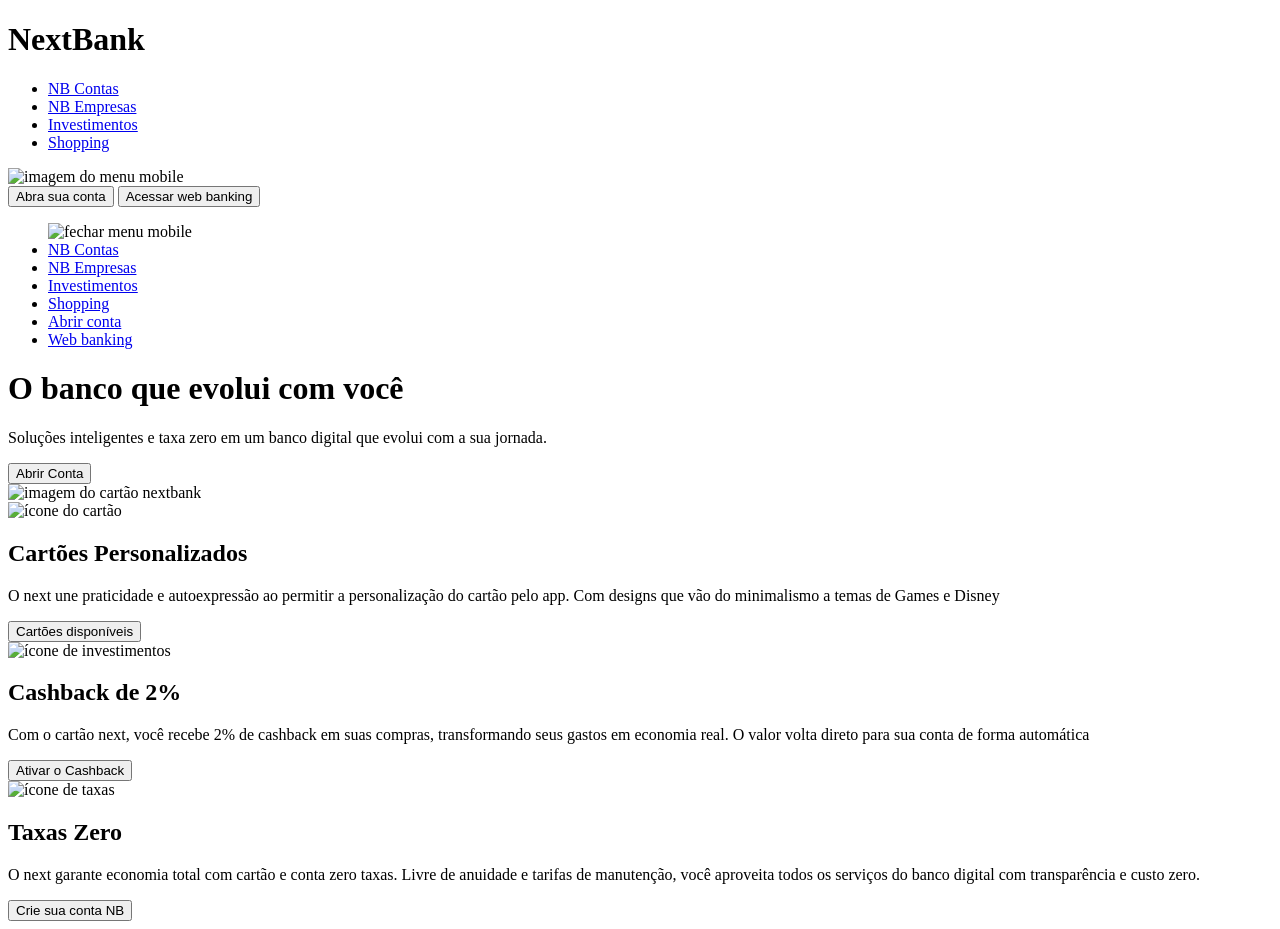
==== index.html @ c254d7dd "retirando o arquivo html central da pasta" ====
<!doctype html>
<html lang="en">
  <head>
    <meta charset="UTF-8" />
    <meta name="viewport" content="width=device-width, initial-scale=1.0" />
    <title>NextBank</title>
    <link rel="stylesheet" href="styles/style.css" />
    <script defer src="script.js"></script>
  </head>
  <body>
    <header id="menu">
      <div class="logo_banco">
        <h1 class="logo-header">Next<span class="color">Bank</span></h1>
      </div>

      <nav id="nav_links">
        <ul class="list_links">
          <li class="links_dersktop"><a href="#">NB Contas</a></li>
          <li class="links_dersktop"><a href="#">NB Empresas</a></li>
          <li class="links_dersktop"><a href="#">Investimentos</a></li>
          <li class="links_dersktop"><a href="#">Shopping</a></li>
        </ul>

        <div class="btn_menu_mobile">
          <img
            src="img/menu-mobile(hamburguer).png"
            alt="imagem do menu mobile"
          />
        </div>
      </nav>

      <div class="btn_header">
        <button>Abra sua conta</button>
        <button>Acessar web banking</button>
      </div>

      <div class="mobile_menu">
        <ul id="mobile_list_links">
          <img class="close-menu" src="img/fechar-menu-img.png" alt="fechar menu mobile">
          <li class="links_mobile"><a href="#">NB Contas</a></li>
          <li class="links_mobile"><a href="#">NB Empresas</a></li>
          <li class="links_mobile"><a href="#">Investimentos</a></li>
          <li class="links_mobile"><a href="#">Shopping</a></li>
          <li class="links_mobile"><a href="#">Abrir conta</a></li>
          <li class="links_mobile"><a href="#">Web banking</a></li>
        </ul>
      </div>
    </header>

    <main id="main-next">
      <div class="content-main">
        <h1 class="tittle-main">
          O banco que <span class="color">evolui</span> com você
        </h1>

        <p class="paragraph-main">
          Soluções inteligentes e taxa zero em um banco digital
          que evolui com a sua jornada.
        </p>

        <button class="button-main">
          Abrir Conta
        </button>
      </div>

      <div class="img-main">
        <img class="img-cartao" src="img/img-cartao.png" alt="imagem do cartão nextbank">
      </div>
    </main>

    <section id="vantagens-cards">

      <div class="cards-vantagens">
        <div class="card">
          <img class="img-icon-cartao" src="img/icon-cartao.png" alt="ícone do cartão">
          <h2 class="tittle-card">
            Cartões Personalizados
          </h2>
          <p class="paragraph-card">
            O next une praticidade e autoexpressão ao permitir a personalização do cartão pelo app. Com designs
            que vão do minimalismo a temas de Games e Disney
          </p>
          <button class="btn-card1">
            Cartões disponíveis
          </button>
        </div>
        <div class="card">
          <img class="img-icon-cash" src="img/icon-cash.png" alt="ícone de investimentos">
          <h2 class="tittle-card">
            Cashback de 2%
          </h2>
          <p class="paragraph-card">
            Com o cartão next, você recebe 2% de cashback em suas compras, transformando seus gastos em economia real.
            O valor volta direto para sua conta de forma automática
          </p>
          <button class="btn-card2">
            Ativar o Cashback
          </button>
        </div>
        <div class="card">
          <img class="img-icon-taxa" src="img/icon-taxa.png" alt="ícone de taxas">
          <h2 class="tittle-card">
            Taxas Zero
          </h2>
          <p class="paragraph-card">
            O next garante economia total com cartão e conta zero taxas. Livre de anuidade e tarifas de manutenção,
            você aproveita todos os serviços do banco digital com transparência e custo zero.
          </p>
          <button class="btn-card3">
            Crie sua conta NB
          </button>
        </div>
      </div>

    </section>
  </body>
</html>
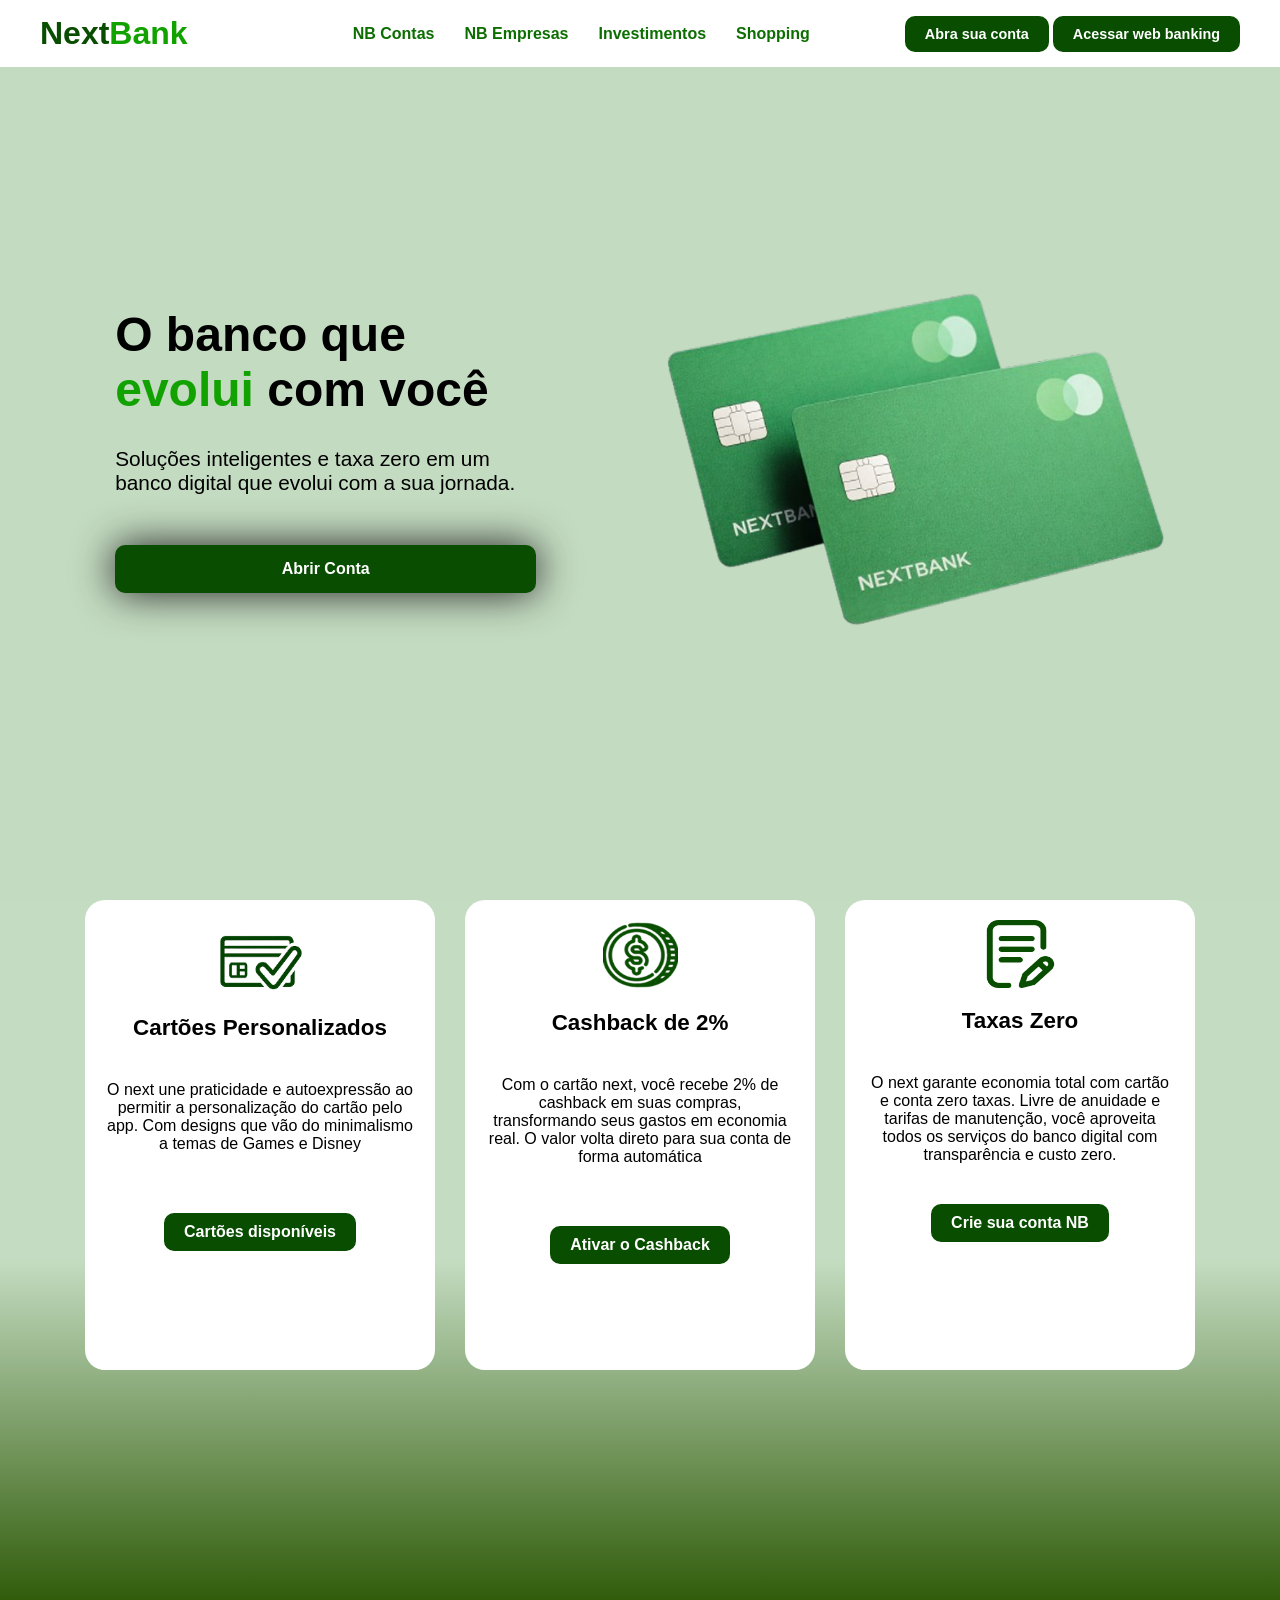
==== commit a7b62b4e: "adicionando as importações das pastas que foram criadas" ====
--- a/index.html
+++ b/index.html
@@ -4,8 +4,9 @@
     <meta charset="UTF-8" />
     <meta name="viewport" content="width=device-width, initial-scale=1.0" />
     <title>NextBank</title>
-    <link rel="stylesheet" href="styles/style.css" />
-    <script defer src="script.js"></script>
+    <link rel="stylesheet" href="assets/styles/landingpage.css">
+    <link rel="stylesheet" href="assets/styles/global.css">
+    <script defer src="assets/js/landingpage.js"></script>
   </head>
   <body>
     <header id="menu">
@@ -23,7 +24,7 @@
 
         <div class="btn_menu_mobile">
           <img
-            src="img/menu-mobile(hamburguer).png"
+            src="assets/img/menu-mobile(hamburguer).png"
             alt="imagem do menu mobile"
           />
         </div>
@@ -36,7 +37,7 @@
 
       <div class="mobile_menu">
         <ul id="mobile_list_links">
-          <img class="close-menu" src="img/fechar-menu-img.png" alt="fechar menu mobile">
+          <img class="close-menu" src="assets/img/fechar-menu-img.png" alt="fechar menu mobile">
           <li class="links_mobile"><a href="#">NB Contas</a></li>
           <li class="links_mobile"><a href="#">NB Empresas</a></li>
           <li class="links_mobile"><a href="#">Investimentos</a></li>
@@ -64,7 +65,7 @@
       </div>
 
       <div class="img-main">
-        <img class="img-cartao" src="img/img-cartao.png" alt="imagem do cartão nextbank">
+        <img class="img-cartao" src="assets/img/img-cartao.png" alt="imagem do cartão nextbank">
       </div>
     </main>
 
@@ -72,7 +73,7 @@
 
       <div class="cards-vantagens">
         <div class="card">
-          <img class="img-icon-cartao" src="img/icon-cartao.png" alt="ícone do cartão">
+          <img class="img-icon-cartao" src="assets/img/icon-cartao.png" alt="ícone do cartão">
           <h2 class="tittle-card">
             Cartões Personalizados
           </h2>
@@ -85,7 +86,7 @@
           </button>
         </div>
         <div class="card">
-          <img class="img-icon-cash" src="img/icon-cash.png" alt="ícone de investimentos">
+          <img class="img-icon-cash" src="assets/img/icon-cash.png" alt="ícone de investimentos">
           <h2 class="tittle-card">
             Cashback de 2%
           </h2>
@@ -98,7 +99,7 @@
           </button>
         </div>
         <div class="card">
-          <img class="img-icon-taxa" src="img/icon-taxa.png" alt="ícone de taxas">
+          <img class="img-icon-taxa" src="assets/img/icon-taxa.png" alt="ícone de taxas">
           <h2 class="tittle-card">
             Taxas Zero
           </h2>
--- a/assets/styles/landingpage.css
+++ b/assets/styles/landingpage.css
@@ -0,0 +1,492 @@
+/* --------------estilização do menu---------------- */
+
+#menu {
+  width: 100vw;
+  display: flex;
+  align-items: center;
+  justify-content: space-between;
+  padding: 15px 40px;
+  background-color: #fff;
+  position: fixed;
+  top: 0;
+  z-index: 999;
+}
+
+.logo-header {
+  font-family: "Montserrat", sans-serif;
+  font-size: 2rem;
+  font-weight: 700;
+  color: #094e00;
+}
+
+.color {
+  color: #12a200;
+}
+
+.list_links {
+  display: flex;
+  gap: 30px;
+  margin-left: 70px;
+}
+
+.links_dersktop,
+.links_mobile {
+  list-style: none;
+}
+
+.list_links a {
+  text-decoration: none;
+  color: #0c6e00;
+  font-family: "Inter", sans-serif;
+  font-size: 1rem;
+  font-weight: 600;
+}
+
+.btn_header button {
+  padding: 10px 20px;
+  border: none;
+  border-radius: 10px;
+  background-color: #094e00;
+  color: #fff;
+  font-family: "Poppins", sans-serif;
+  font-size: 0.9rem;
+  font-weight: 600;
+  cursor: pointer;
+}
+
+.btn_menu_mobile,
+.mobile_menu {
+  display: none;
+}
+
+@media screen and (max-width: 1130px) {
+  #menu {
+    padding: 0;
+    padding: 15px 25px;
+  }
+
+  .logo-header {
+    font-size: 1.5rem;
+  }
+
+  .list_links {
+    margin: 0;
+    margin-left: 45px;
+  }
+
+  .list_links a {
+    font-size: 0.9rem;
+  }
+
+  .btn_header button {
+    padding: 8px 10px;
+    font-size: 0.75rem;
+  }
+}
+
+@media screen and (max-width: 920px) {
+  .list_links {
+    display: none;
+  }
+
+  .btn_header {
+    display: none;
+  }
+
+  .btn_menu_mobile {
+    display: block;
+    background-color: transparent;
+    border: none;
+    cursor: pointer;
+  }
+
+  .mobile_menu {
+    display: flex;
+    flex-direction: column;
+    align-items: center;
+    position: absolute;
+    width: 30vw;
+    height: 100vh;
+    top: 0px;
+    right: -100%;
+    transition: 0.3s ease;
+    background-color: #fff;
+    justify-content: center;
+  }
+
+  .mobile_menu.active {
+    right: 0;
+  }
+
+  #mobile_list_links {
+    display: flex;
+    flex-direction: column;
+    gap: 60px;
+  }
+
+  .links_mobile a {
+    text-decoration: none;
+    color: #0c6e00;
+    font-family: "Inter", sans-serif;
+    font-size: 1.2rem;
+    font-weight: 600;
+  }
+
+  .close-menu {
+    position: absolute;
+    top: 20px;
+    right: 20px;
+    width: 25px;
+    height: 25px;
+    cursor: pointer;
+  }
+}
+
+@media screen and (max-width: 500px) {
+  .mobile_menu {
+    width: 100vw;
+    justify-content: center;
+  }
+}
+
+/* ------------estilização da main --------------*/ 
+
+#main-next {
+    width: 100vw;
+    height: 100vh;
+    display: flex;
+    align-items: center;
+    justify-content: space-between;
+    padding: 0px 100px 0px 9vw;
+    background-color: #C3DBC0;
+    position: relative;
+}
+
+.content-main {
+    display: flex;
+    flex-direction: column;
+    gap: 30px;
+}
+
+.tittle-main {
+    width: 421px;
+    font-family: "Inter", sans-serif;
+    font-size: 3rem;
+    font-weight: 700;
+    color: #000;
+}
+
+.paragraph-main {
+    width: 421px;
+    font-family: "Inter", sans-serif;
+    font-size: 1.3rem;
+    font-weight: 400;
+    color: #000;
+}
+
+.button-main {
+    padding: 15px 30px;
+    border: none;
+    border-radius: 10px;
+    box-shadow: 0px 0px 40px #202020;
+    background-color: #094e00;
+    color: #fff;
+    font-family: "Poppins", sans-serif;
+    font-size: 1rem;
+    font-weight: 600;
+    margin-top: 20px;
+    cursor: pointer;
+    transition: 0.3s;
+}
+
+.button-main:hover {
+    transform: scale(1.1);
+    background-color: #0c6e00;
+}
+
+.img-cartao {
+    width: 530px;
+    height: 380px;
+    margin-top: 30px;
+}
+
+@media screen and (max-width: 1130px) {
+    #main-next {
+        flex-direction: column-reverse;
+        padding: 0;
+        padding: 0px 30px 100px 30px;
+    }
+
+    .content-main {
+        gap: 30px;
+        text-align: center;
+    }
+
+    .tittle-main {
+        width: 100%;
+        font-size: 2.5rem;
+    }
+
+    .paragraph-main {
+        width: 100%;
+        font-size: 1rem;
+    }
+
+    .img-main {
+        margin-top: 300px;
+    }
+
+    .img-cartao {
+        width: 350px;
+        height: 240px;
+    }
+}
+
+@media screen and (max-width: 500px) {
+
+    #main-next {
+        display: flex;
+        gap: 30px;
+        padding: 0;
+        padding: 0px 30px 100px 30px;
+        height: 90vh;
+    }
+
+    .content-main {
+        gap: 30px;
+        text-align: center;
+        margin-top: 30px;
+    }
+
+    .tittle-main {
+        width: 100%;
+        font-size: 2rem;
+    }
+
+    .img-cartao {
+        width: 250px;
+        height: 150px;
+    }
+
+}
+
+/* --------------estilização da seção vantagens---------------- */
+
+#vantagens-cards {
+  width: 100vw;
+  height: 80vh;
+  padding: 0px 30px;
+  background: linear-gradient(to bottom, #C4DCC1 50%, #285500);
+}
+
+.cards-vantagens {
+  display: flex;
+  gap: 30px;
+  width: 100%;
+  height: 100%;
+  justify-content: center;
+}
+
+.card {
+  display: flex;
+  flex-direction: column;
+  align-items: center;
+  width: 350px;
+  height: 470px;
+  background-color: #fff;
+  border-radius: 20px;
+  padding: 20px;
+  text-align: center;
+}
+
+.img-icon-cartao {
+  width: 90px;
+  height: 65px;
+  margin-top: 10px;
+}
+
+.img-icon-cash {
+  width: 75px;
+  height: 70px;
+}
+
+.img-icon-taxa {
+  width: 75px;
+  height: 68px;
+}
+
+.tittle-card {
+  font-family: "Poppins", sans-serif;
+  font-size: 1.4rem;
+  font-weight: 700;
+  margin-top: 20px;
+}
+
+.paragraph-card {
+  font-family: "Poppins", sans-serif;
+  font-size: 1rem;
+  font-weight: 400;
+  color: #000;
+  margin-top: 40px;
+}
+
+.btn-card1,
+.btn-card2,
+.btn-card3 {
+  padding: 10px 20px;
+  border: none;
+  border-radius: 10px;
+  background-color: #094e00;
+  color: #fff;
+  font-family: "Poppins", sans-serif;
+  font-size: 1rem;
+  font-weight: 600;
+  cursor: pointer;
+  transition: 0.3s;
+}
+
+.btn-card1:hover,
+.btn-card2:hover,
+.btn-card3:hover {
+  transform: scale(1.1);
+  background-color: #0c6e00;
+}
+
+.btn-card1,
+.btn-card2 {
+  margin-top: 60px;
+}
+
+.btn-card3 {
+  margin-top: 40px;
+}
+
+@media screen and (max-width: 1130px) {
+  #vantagens-cards {
+    height: auto;
+    padding: 80px 30px;
+  }
+
+  .card {
+    padding: 0;
+    padding: 10px;
+    width: 250px;
+    height: 400px;
+  }
+
+  .img-icon-cartao {
+    width: 70px;
+    height: 50px;
+    margin: 0;
+    margin-top: 10px;
+  }
+
+  .img-icon-cash {
+    width: 60px;
+    height: 60px;
+  }
+
+  .img-icon-taxa {
+    width: 60px;
+    height: 60px;
+  }
+
+  .tittle-card {
+    font-size: 1.1rem;
+    margin-top: 10px;
+  }
+
+  .paragraph-card {
+    font-size: 0.9rem;
+    margin-top: 30px;
+  }
+
+  .btn-card1,
+  .btn-card2,
+  .btn-card3 {
+    padding: 8px 16px;
+    font-size: 0.9rem;
+  }
+}
+
+@media screen and (max-width: 780px) {
+  #vantagens-cards {
+    height: auto;
+    padding: 80px 30px;
+  }
+
+  .cards-vantagens {
+    flex-direction: column;
+    gap: 30px;
+    align-items: center;
+  }
+
+  .card {
+    padding: 0;
+    padding: 10px;
+    width: 300px;
+    height: 400px;
+  }
+
+  .img-icon-cartao {
+    width: 50px;
+    height: 50px;
+    margin-top: 10px;
+  }
+
+  .img-icon-cash {
+    width: 50px;
+    height: 50px;
+    margin-top: 10px;
+  }
+
+  .img-icon-taxa {
+    width: 50px;
+    height: 50px;
+    margin-top: 10px;
+}
+}
+
+@media screen and (max-width: 500px) {
+  #vantagens-cards {
+    height: auto;
+    padding: 80px 30px;
+  }
+
+  .cards-vantagens {
+    flex-direction: column;
+    gap: 30px;
+    align-items: center;
+  }
+
+  .card {
+    padding: 0;
+    padding: 10px;
+    width: 280px;
+    height: 400px;
+  }
+
+  .img-icon-cartao {
+    width: 50px;
+    height: 50px;
+    margin-top: 10px;
+  }
+
+  .img-icon-cash {
+    width: 50px;
+    height: 50px;
+    margin-top: 10px;
+  }
+
+  .img-icon-taxa {
+    width: 50px;
+    height: 50px;
+    margin-top: 10px;
+}
+
+.paragraph-card {
+  width: 200px;
+  font-size: 0.8rem;
+  margin-top: 30px;
+}
+}
--- a/assets/styles/global.css
+++ b/assets/styles/global.css
@@ -0,0 +1,11 @@
+@import url('https://fonts.googleapis.com/css2?family=Inter:ital,opsz,wght@0,14..32,100..900;1,14..32,100..900&family=Montserrat:ital,wght@0,100..900;1,100..900&family=Poppins:ital,wght@0,100;0,200;0,300;0,400;0,500;0,600;0,700;0,800;0,900;1,100;1,200;1,300;1,400;1,500;1,600;1,700;1,800;1,900&display=swap');
+
+* {
+    margin: 0;
+    padding: 0;
+    box-sizing: border-box;
+}
+
+body {
+    overflow-x: hidden;
+}
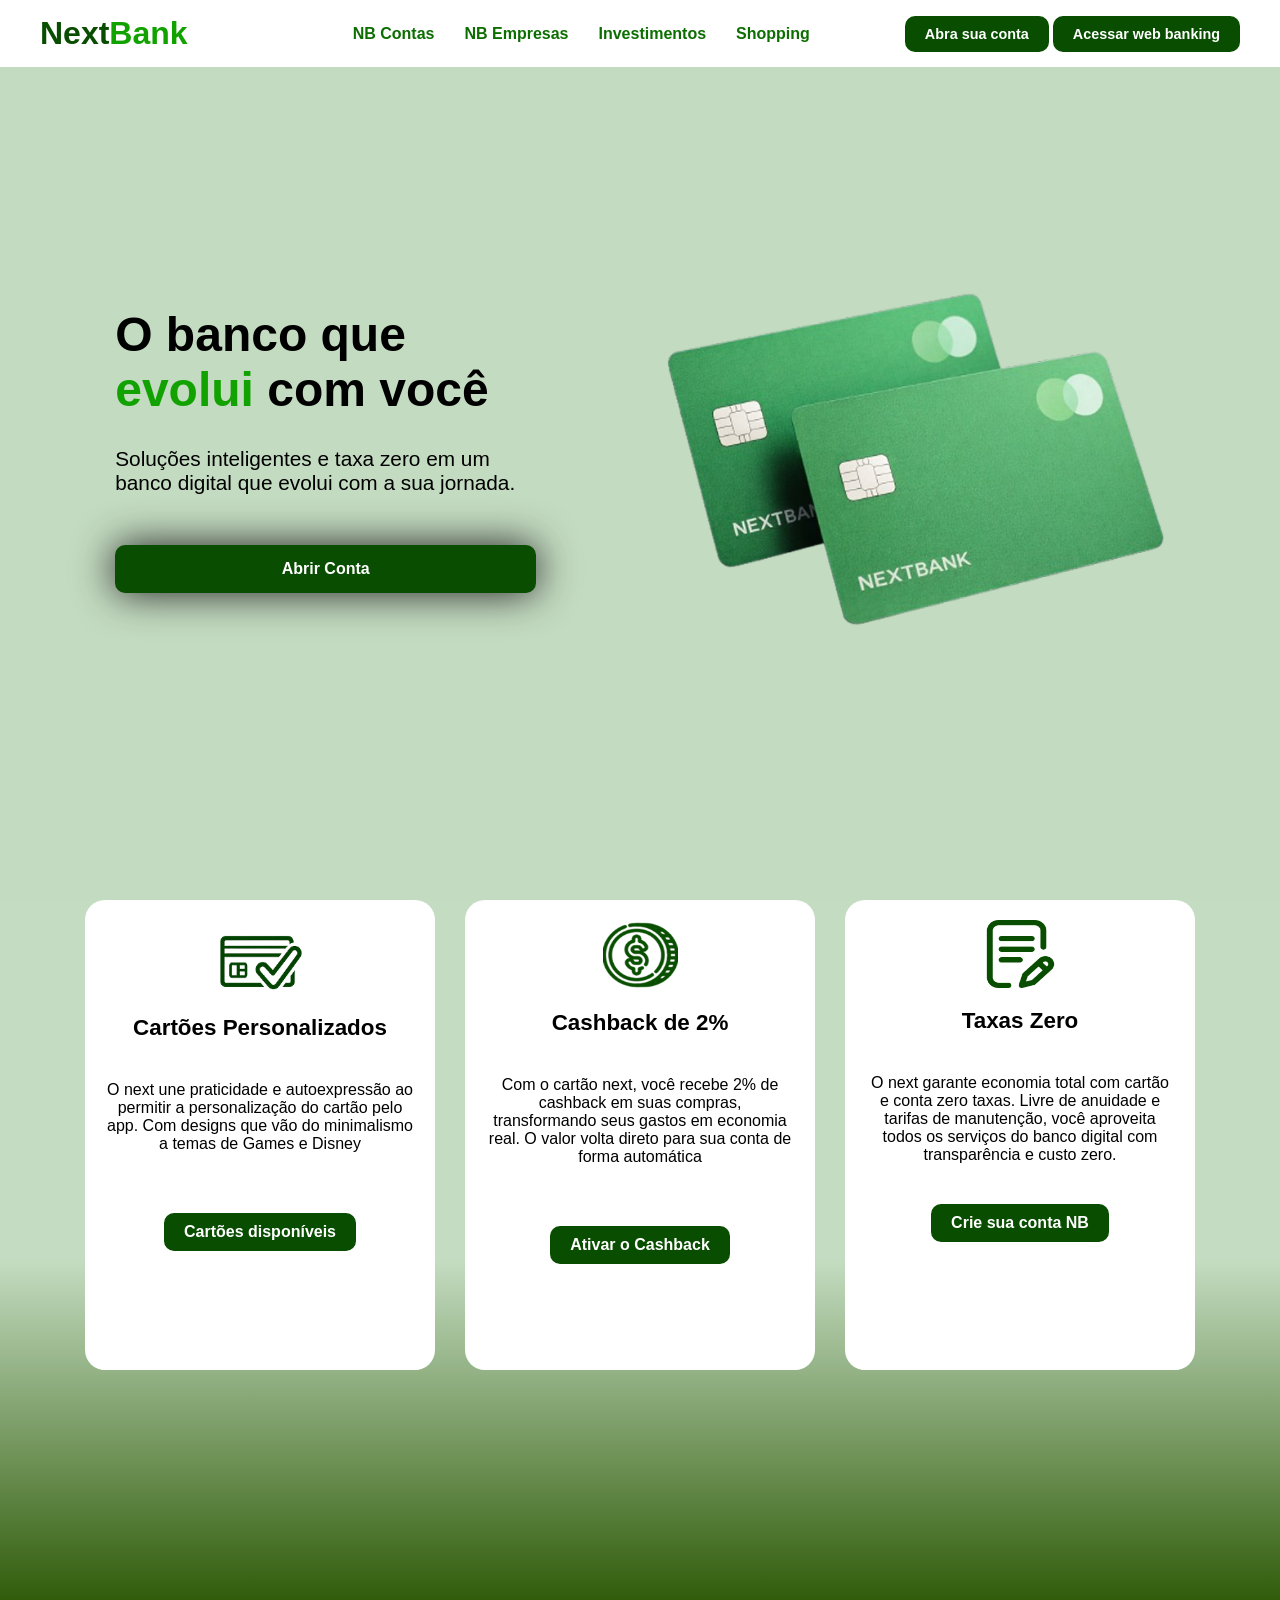
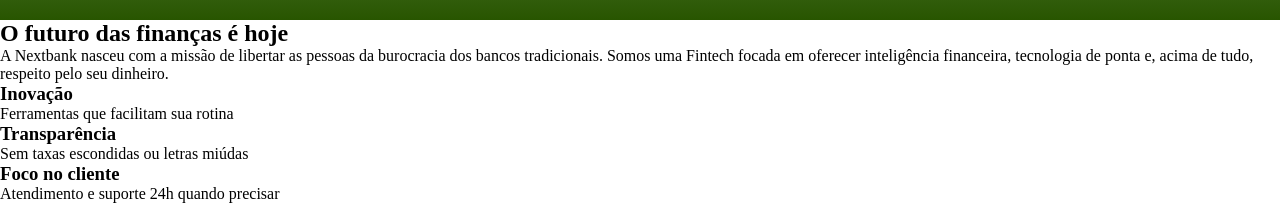
==== commit 9d0dccd0: "html da seção de sobre feito" ====
--- a/index.html
+++ b/index.html
@@ -114,5 +114,34 @@
       </div>
 
     </section>
+
+    <section id="about-next">
+
+      <div class="content-next">
+        <h2 class="tittle-about-next">
+          O futuro das finanças é hoje
+        </h1>
+
+        <p class="paragraph-about-next">
+          A Nextbank nasceu com a missão de libertar as pessoas da burocracia dos bancos tradicionais. Somos uma Fintech
+          focada em oferecer inteligência financeira, tecnologia de ponta e, acima de tudo, respeito pelo seu dinheiro.
+        </p>
+
+        <div class="cards-about-next">
+          <div class="card-about">
+            <h3>Inovação</h3>
+            <p>Ferramentas que facilitam sua rotina</p>
+          </div>
+          <div class="card-about">
+            <h3>Transparência</h3>
+            <p>Sem taxas escondidas ou letras miúdas</p>
+        </div>
+          <div class="card-about">
+            <h3>Foco no cliente</h3>
+            <p>Atendimento e suporte 24h quando precisar</p>
+          </div>
+      </div>
+
+    </section>
   </body>
 </html>
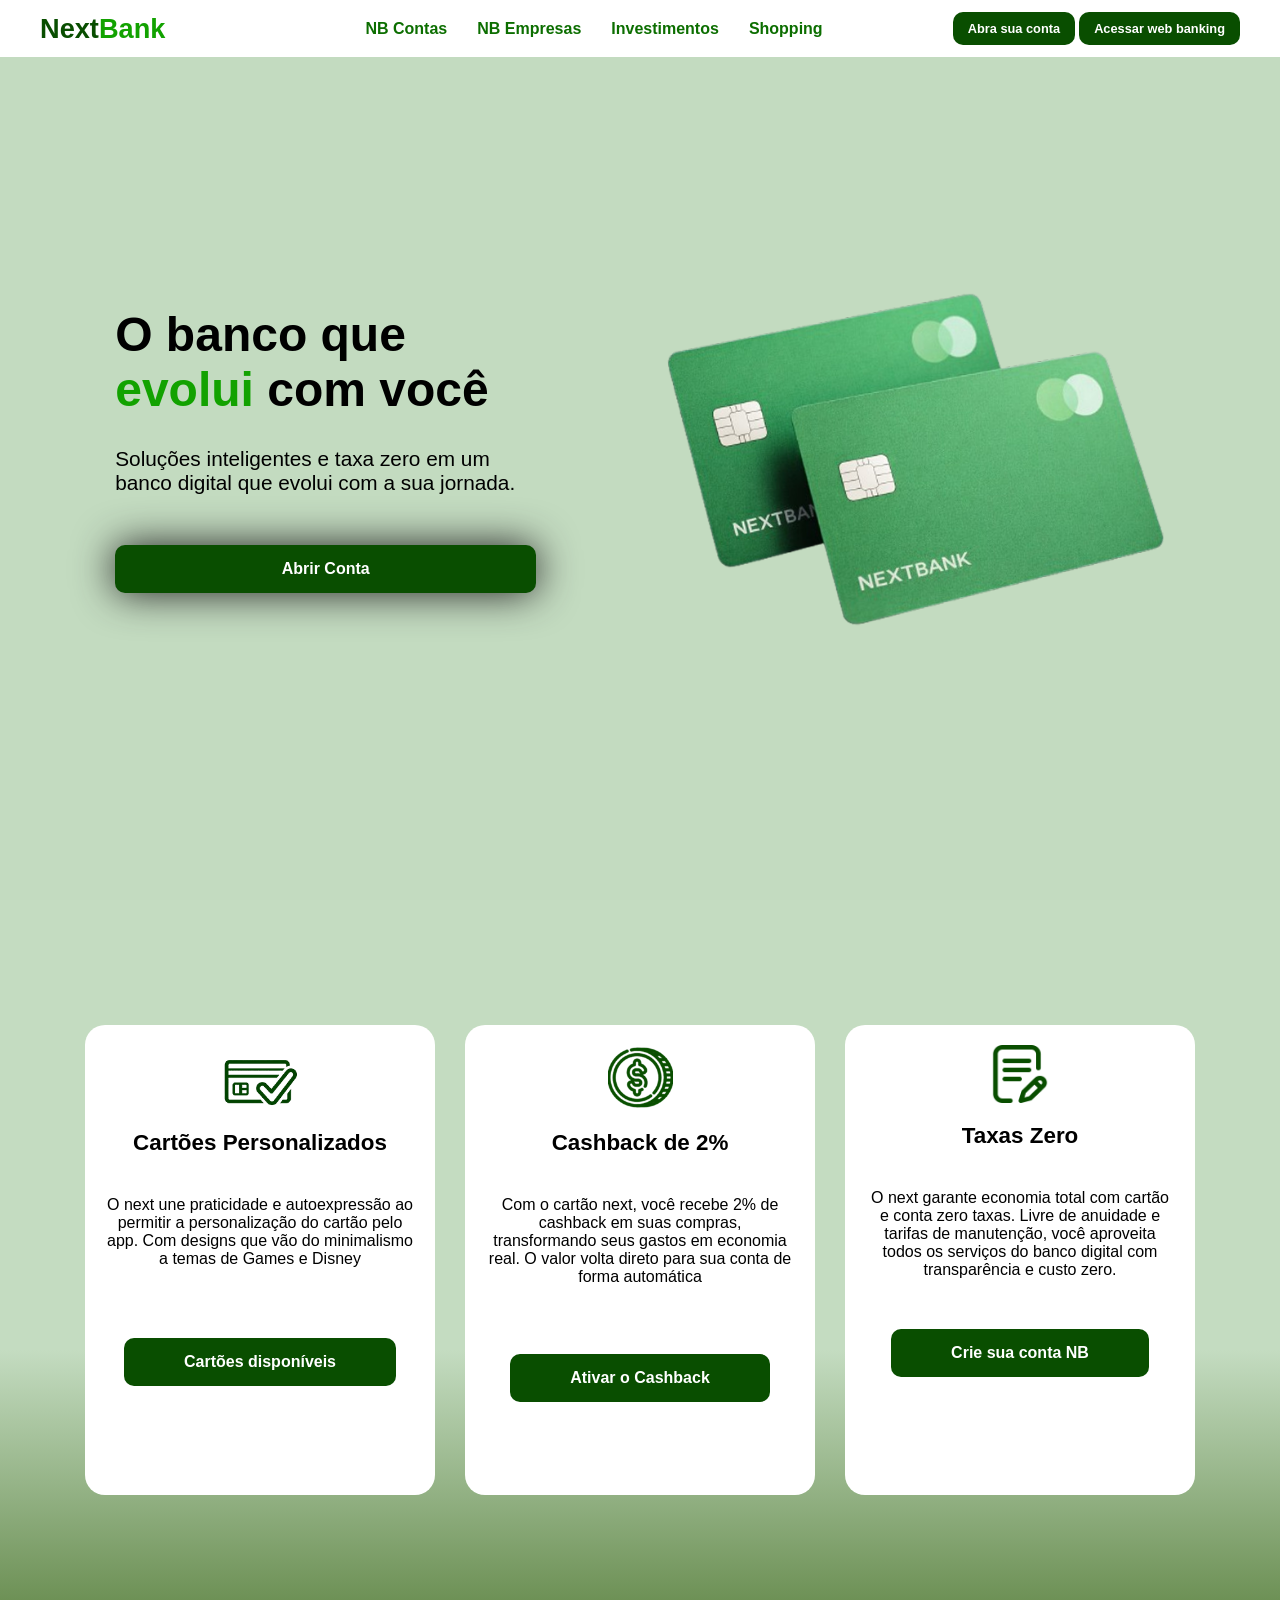
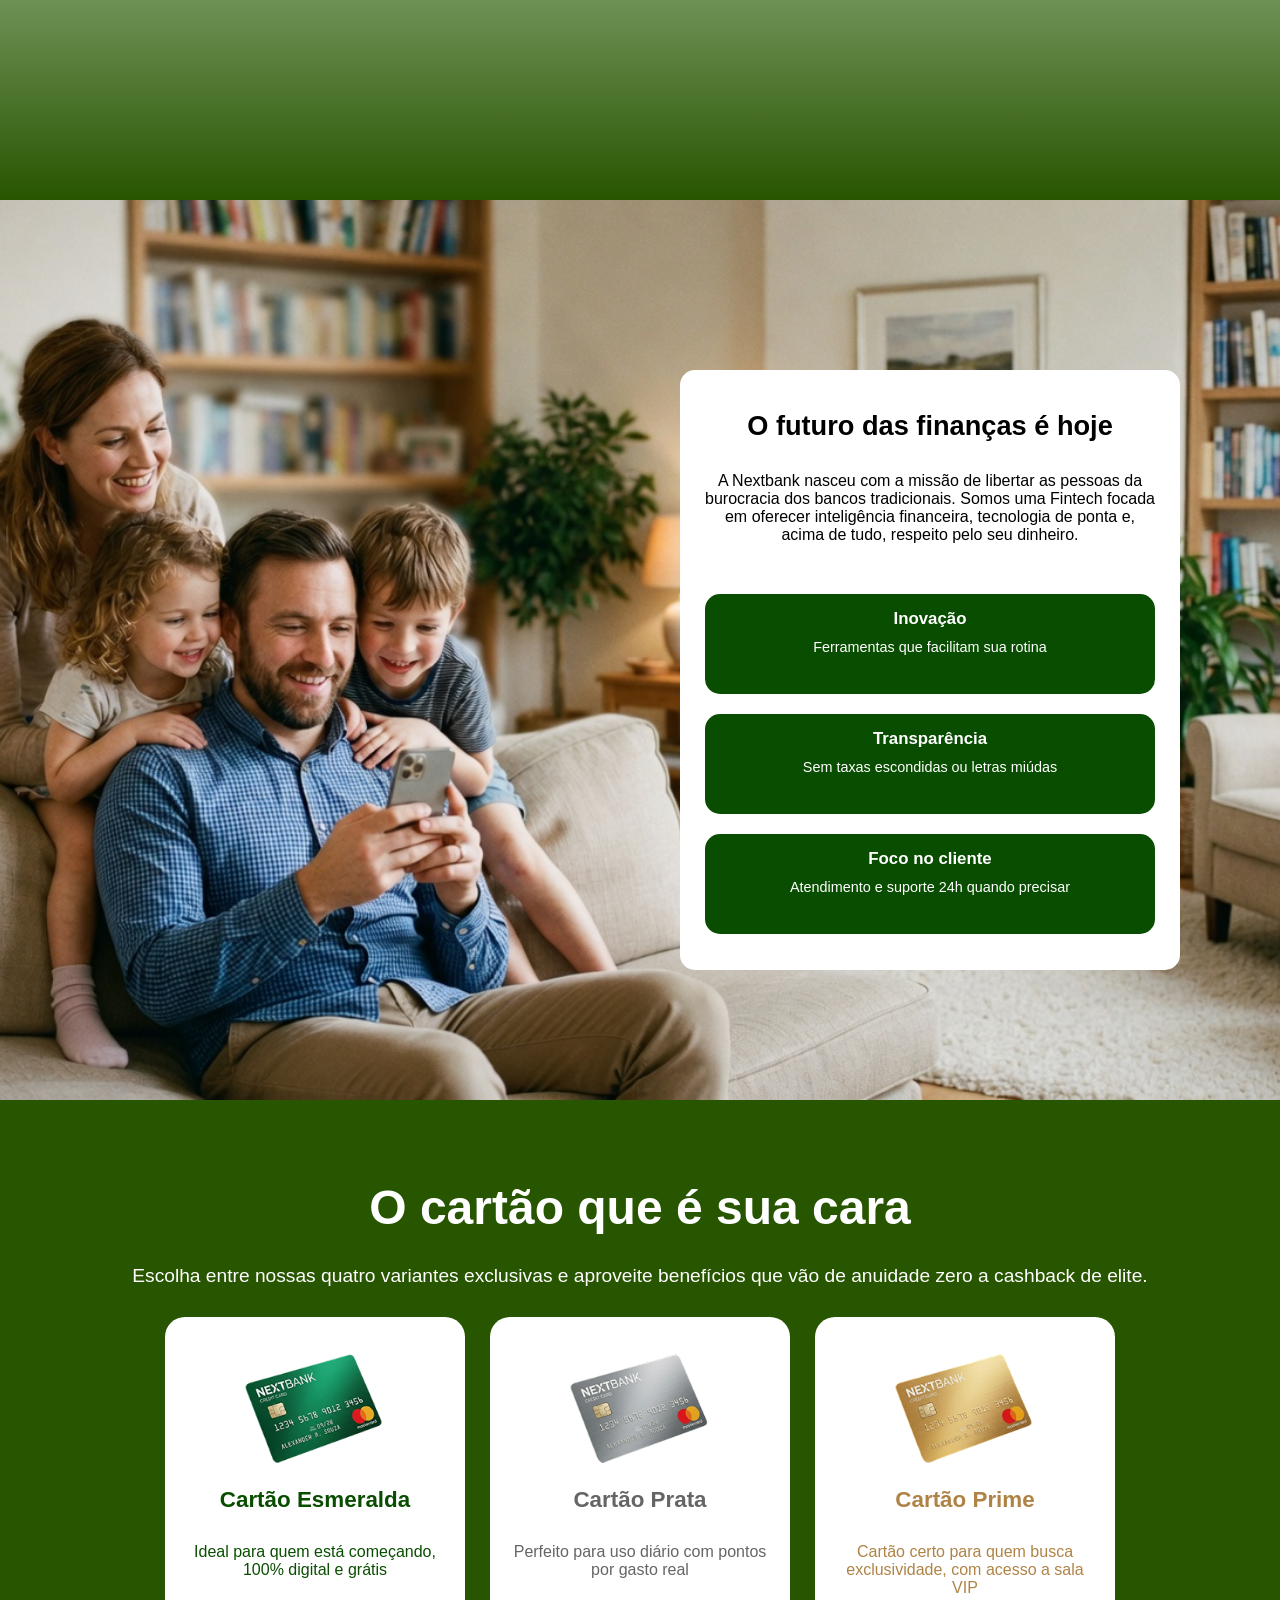
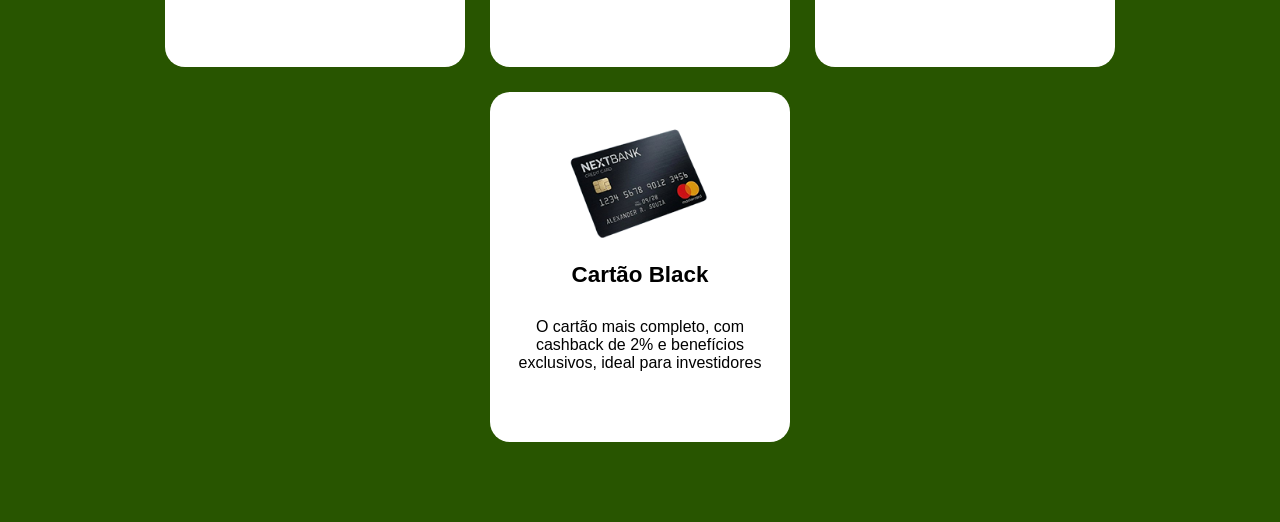
==== commit 2c9c90bf: "html da seção de cartões feito" ====
--- a/index.html
+++ b/index.html
@@ -143,5 +143,43 @@
       </div>
 
     </section>
+
+    <section id="cards-next">
+
+        <div class="content-cards-next">
+          <h2 class="tittle-cards-next">
+            O cartão que é sua cara
+          </h2>
+  
+          <p class="paragraph-cards-next">
+            Escolha entre nossas quatro variantes exclusivas e
+            aproveite benefícios que vão de anuidade zero a cashback de elite.
+          </p>
+        </div>
+
+        <div class="cards-cartoes-next">
+          <div class="cartao">
+            <img class="img-cartao1" src="assets/img/cartão-esmeralda.png" alt="imagem do cartão next">
+            <h3 class="tittle-cartao1">Cartão Esmeralda</h3>
+            <p class="paragraph-cartao1">Ideal para quem está começando, 100% digital e grátis</p>
+          </div>
+          <div class="cartao">
+            <img class="img-cartao2" src="assets/img/cartao-prata.png" alt="imagem do cartão next">
+            <h3 class="tittle-cartao2">Cartão Prata</h3>
+            <p class="paragraph-cartao2">Perfeito para uso diário com pontos por gasto real</p>
+          </div>
+          <div class="cartao">
+            <img class="img-cartao3" src="assets/img/cartao-dourado.png" alt="imagem do cartão next">
+            <h3 class="tittle-cartao3">Cartão Prime</h3>
+            <p class="paragraph-cartao3">Cartão certo para quem busca exclusividade, com acesso a sala VIP</p>
+          </div>
+          <div class="cartao">
+            <img class="img-cartao4" src="assets/img/cartao-black.png" alt="imagem do cartão next">
+            <h3 class="tittle-cartao4">Cartão Black</h3>
+            <p class="paragraph-cartao4">O cartão mais completo, com cashback de 2% e benefícios exclusivos, ideal para investidores</p>
+          </div>
+        </div>
+
+    </section>
   </body>
 </html>
--- a/assets/styles/landingpage.css
+++ b/assets/styles/landingpage.css
@@ -5,7 +5,7 @@
   display: flex;
   align-items: center;
   justify-content: space-between;
-  padding: 15px 40px;
+  padding: 12px 40px;
   background-color: #fff;
   position: fixed;
   top: 0;
@@ -14,7 +14,7 @@
 
 .logo-header {
   font-family: "Montserrat", sans-serif;
-  font-size: 2rem;
+  font-size: 1.7rem;
   font-weight: 700;
   color: #094e00;
 }
@@ -43,13 +43,13 @@
 }
 
 .btn_header button {
-  padding: 10px 20px;
+  padding: 9px 15px;
   border: none;
   border-radius: 10px;
   background-color: #094e00;
   color: #fff;
   font-family: "Poppins", sans-serif;
-  font-size: 0.9rem;
+  font-size: 0.8rem;
   font-weight: 600;
   cursor: pointer;
 }
@@ -149,124 +149,124 @@
   }
 }
 
-/* ------------estilização da main --------------*/ 
+/* ------------estilização da main --------------*/
 
 #main-next {
-    width: 100vw;
-    height: 100vh;
+  width: 100vw;
+  height: 100vh;
+  display: flex;
+  align-items: center;
+  justify-content: space-between;
+  padding: 0px 100px 0px 9vw;
+  background-color: #C3DBC0;
+  position: relative;
+}
+
+.content-main {
+  display: flex;
+  flex-direction: column;
+  gap: 30px;
+}
+
+.tittle-main {
+  width: 421px;
+  font-family: "Inter", sans-serif;
+  font-size: 3rem;
+  font-weight: 700;
+  color: #000;
+}
+
+.paragraph-main {
+  width: 421px;
+  font-family: "Inter", sans-serif;
+  font-size: 1.3rem;
+  font-weight: 400;
+  color: #000;
+}
+
+.button-main {
+  padding: 15px 30px;
+  border: none;
+  border-radius: 10px;
+  box-shadow: 0px 0px 40px #202020;
+  background-color: #094e00;
+  color: #fff;
+  font-family: "Poppins", sans-serif;
+  font-size: 1rem;
+  font-weight: 600;
+  margin-top: 20px;
+  cursor: pointer;
+  transition: 0.3s;
+}
+
+.button-main:hover {
+  transform: scale(1.1);
+  background-color: #0c6e00;
+}
+
+.img-cartao {
+  width: 530px;
+  height: 380px;
+  margin-top: 30px;
+}
+
+@media screen and (max-width: 1130px) {
+  #main-next {
+    flex-direction: column-reverse;
+    padding: 0;
+    padding: 0px 30px 100px 30px;
+  }
+
+  .content-main {
+    gap: 30px;
+    text-align: center;
+  }
+
+  .tittle-main {
+    width: 100%;
+    font-size: 2.5rem;
+  }
+
+  .paragraph-main {
+    width: 100%;
+    font-size: 1rem;
+  }
+
+  .img-main {
+    margin-top: 300px;
+  }
+
+  .img-cartao {
+    width: 350px;
+    height: 240px;
+  }
+}
+
+@media screen and (max-width: 500px) {
+
+  #main-next {
     display: flex;
-    align-items: center;
-    justify-content: space-between;
-    padding: 0px 100px 0px 9vw;
-    background-color: #C3DBC0;
-    position: relative;
-}
-
-.content-main {
-    display: flex;
-    flex-direction: column;
     gap: 30px;
-}
-
-.tittle-main {
-    width: 421px;
-    font-family: "Inter", sans-serif;
-    font-size: 3rem;
-    font-weight: 700;
-    color: #000;
-}
-
-.paragraph-main {
-    width: 421px;
-    font-family: "Inter", sans-serif;
-    font-size: 1.3rem;
-    font-weight: 400;
-    color: #000;
-}
-
-.button-main {
-    padding: 15px 30px;
-    border: none;
-    border-radius: 10px;
-    box-shadow: 0px 0px 40px #202020;
-    background-color: #094e00;
-    color: #fff;
-    font-family: "Poppins", sans-serif;
-    font-size: 1rem;
-    font-weight: 600;
-    margin-top: 20px;
-    cursor: pointer;
-    transition: 0.3s;
-}
-
-.button-main:hover {
-    transform: scale(1.1);
-    background-color: #0c6e00;
-}
-
-.img-cartao {
-    width: 530px;
-    height: 380px;
+    padding: 0;
+    padding: 0px 30px 100px 30px;
+    height: 90vh;
+  }
+
+  .content-main {
+    gap: 30px;
+    text-align: center;
     margin-top: 30px;
-}
-
-@media screen and (max-width: 1130px) {
-    #main-next {
-        flex-direction: column-reverse;
-        padding: 0;
-        padding: 0px 30px 100px 30px;
-    }
-
-    .content-main {
-        gap: 30px;
-        text-align: center;
-    }
-
-    .tittle-main {
-        width: 100%;
-        font-size: 2.5rem;
-    }
-
-    .paragraph-main {
-        width: 100%;
-        font-size: 1rem;
-    }
-
-    .img-main {
-        margin-top: 300px;
-    }
-
-    .img-cartao {
-        width: 350px;
-        height: 240px;
-    }
-}
-
-@media screen and (max-width: 500px) {
-
-    #main-next {
-        display: flex;
-        gap: 30px;
-        padding: 0;
-        padding: 0px 30px 100px 30px;
-        height: 90vh;
-    }
-
-    .content-main {
-        gap: 30px;
-        text-align: center;
-        margin-top: 30px;
-    }
-
-    .tittle-main {
-        width: 100%;
-        font-size: 2rem;
-    }
-
-    .img-cartao {
-        width: 250px;
-        height: 150px;
-    }
+  }
+
+  .tittle-main {
+    width: 100%;
+    font-size: 2rem;
+  }
+
+  .img-cartao {
+    width: 250px;
+    height: 150px;
+  }
 
 }
 
@@ -274,9 +274,9 @@
 
 #vantagens-cards {
   width: 100vw;
-  height: 80vh;
-  padding: 0px 30px;
+  height: 100vh;
   background: linear-gradient(to bottom, #C4DCC1 50%, #285500);
+  padding-bottom: 20vh;
 }
 
 .cards-vantagens {
@@ -285,6 +285,7 @@
   width: 100%;
   height: 100%;
   justify-content: center;
+  align-items: center;
 }
 
 .card {
@@ -300,19 +301,19 @@
 }
 
 .img-icon-cartao {
-  width: 90px;
+  width: 80px;
+  height: 55px;
+  margin-top: 10px;
+}
+
+.img-icon-cash {
+  width: 65px;
   height: 65px;
-  margin-top: 10px;
-}
-
-.img-icon-cash {
-  width: 75px;
-  height: 70px;
 }
 
 .img-icon-taxa {
-  width: 75px;
-  height: 68px;
+  width: 60px;
+  height: 58px;
 }
 
 .tittle-card {
@@ -333,7 +334,7 @@
 .btn-card1,
 .btn-card2,
 .btn-card3 {
-  padding: 10px 20px;
+  padding: 15px 60px;
   border: none;
   border-radius: 10px;
   background-color: #094e00;
@@ -352,13 +353,16 @@
   background-color: #0c6e00;
 }
 
-.btn-card1,
+.btn-card1 {
+  margin-top: 70px;
+}
+
 .btn-card2 {
-  margin-top: 60px;
+  margin-top: 68px;
 }
 
 .btn-card3 {
-  margin-top: 40px;
+  margin-top: 50px;
 }
 
 @media screen and (max-width: 1130px) {
@@ -444,7 +448,7 @@
     width: 50px;
     height: 50px;
     margin-top: 10px;
-}
+  }
 }
 
 @media screen and (max-width: 500px) {
@@ -482,11 +486,242 @@
     width: 50px;
     height: 50px;
     margin-top: 10px;
-}
-
-.paragraph-card {
-  width: 200px;
-  font-size: 0.8rem;
+  }
+
+  .paragraph-card {
+    width: 200px;
+    font-size: 0.8rem;
+    margin-top: 30px;
+  }
+}
+
+/* --------------estilização da seção sobre---------------- */
+
+#about-next {
+  width: 100vw;
+  height: 100vh;
+  background: url(../img/img-about.jpg);
+  background-size: cover;
+  background-position: center;
+  display: flex;
+  justify-content: end;
+  align-items: center;
+  padding: 40px 100px 0px 0px;
+}
+
+.content-next {
+  width: 500px;
+  height: 600px;
+  background-color: #fff;
+  padding: 10px;
+  display: flex;
+  flex-direction: column;
+  align-items: center;
+  gap: 30px;
+  border-radius: 15px;
+}
+
+.tittle-about-next {
+  font-family: "Montserrat", sans-serif;
+  font-size: 1.7rem;
+  font-weight: 700;
+  color: #000;
   margin-top: 30px;
 }
+
+.paragraph-about-next {
+  width: 450px;
+  font-family: "Inter", sans-serif;
+  font-size: 1rem;
+  font-weight: 400;
+  color: #000;
+  text-align: center;
+}
+
+.cards-about-next {
+  display: flex;
+  flex-direction: column;
+  align-items: center;
+  justify-content: center;
+  gap: 20px;
+  margin-top: 20px;
+}
+
+.card-about {
+  width: 450px;
+  height: 100px;
+  background-color: #094e00;
+  border-radius: 15px;
+  display: flex;
+  flex-direction: column;
+  align-items: center;
+  gap: 10px;
+  color: #fff;
+  font-family: "Poppins", sans-serif;
+  font-size: 0.9rem;
+  text-align: center;
+  padding: 15px;
+  transition: 0.3s ease;
+}
+
+.card-about:hover {
+  background-color: #0c6e00;
+}
+
+@media screen and (max-width: 920px) {
+  #about-next {
+    height: auto;
+    padding: 180px 30px 100px 30px;
+    justify-content: center;
+  }
+
+  .content-next {
+    width: 100%;
+    height: auto;
+    padding: 30px;
+    gap: 20px;
+  }
+
+  .tittle-about-next {
+    font-size: 1.5rem;
+    margin-top: 20px;
+    text-align: center;
+  }
+
+  .paragraph-about-next {
+    width: 100%;
+    font-size: 0.9rem;
+  }
+
+  .card-about {
+    width: 100%;
+    height: auto;
+    font-size: 0.8rem;
+  }
+}
+
+/* --------------estilização da seção cartões---------------- */
+
+#cards-next {
+  width: 100vw;
+  height: 100vh;
+  background-color: #285500;
+  display: flex;
+  flex-direction: column;
+  justify-content: center;
+  gap: 30px;
+}
+
+.content-cards-next {
+  display: flex;
+  gap: 30px;
+  flex-direction: column;
+}
+
+.tittle-cards-next {
+  font-family: "Inter", sans-serif;
+  font-size: 3rem;
+  font-weight: 700;
+  color: #fff;
+  text-align: center;
+}
+
+.paragraph-cards-next {
+  font-family: "Inter", sans-serif;
+  font-size: 1.2rem;
+  font-weight: 300;
+  color: #fff;
+  text-align: center;
+}
+
+.cards-cartoes-next {
+  display: flex;
+  justify-content: center;
+  gap: 25px;
+}
+
+.cartao {
+  width: 300px;
+  height: 350px;
+  background-color: #fff;
+  border-radius: 20px;
+  display: flex;
+  flex-direction: column;
+  align-items: center;
+  padding: 10px;
+  text-align: center;
+  gap: 10px;
+  transition: 0.3s ease;
+  cursor: pointer;
+}
+
+.cartao:hover {
+  transform: scale(1.1);
+}
+
+.img-cartao1,
+.img-cartao2,
+.img-cartao3,
+.img-cartao4 {
+  width: 150px;
+  height: 120px;
+  margin-top: 20px;
+}
+
+.tittle-cartao1,
+.tittle-cartao2,
+.tittle-cartao3,
+.tittle-cartao4 {
+  font-family: "Poppins", sans-serif;
+  font-size: 1.4rem;
+  font-weight: 700;
+  margin-top: 10px;
+}
+
+.paragraph-cartao1,
+.paragraph-cartao2,
+.paragraph-cartao3,
+.paragraph-cartao4 {
+  font-family: "Poppins", sans-serif;
+  font-size: 1rem;
+  font-weight: 400;
+  margin-top: 20px;
+}
+
+.tittle-cartao1 {
+  color: #094E00;
+}
+
+.paragraph-cartao1 {
+  width: 250px;
+  color: #094E00;
+}
+
+.tittle-cartao2 {
+  color: #656565;
+}
+
+.paragraph-cartao2 {
+  color: #656565;
+}
+
+.tittle-cartao3 {
+  color: #AF8345;
+}
+
+.paragraph-cartao3 {
+  width: 250px;
+  color: #AF8345;
+}
+
+@media screen and (max-width: 1350px) {
+  #cards-next {
+    height: auto;
+    padding: 80px 30px;
+  }
+
+  .cards-cartoes-next {
+    flex-wrap: wrap;
+    justify-content: center;
+  }
 }
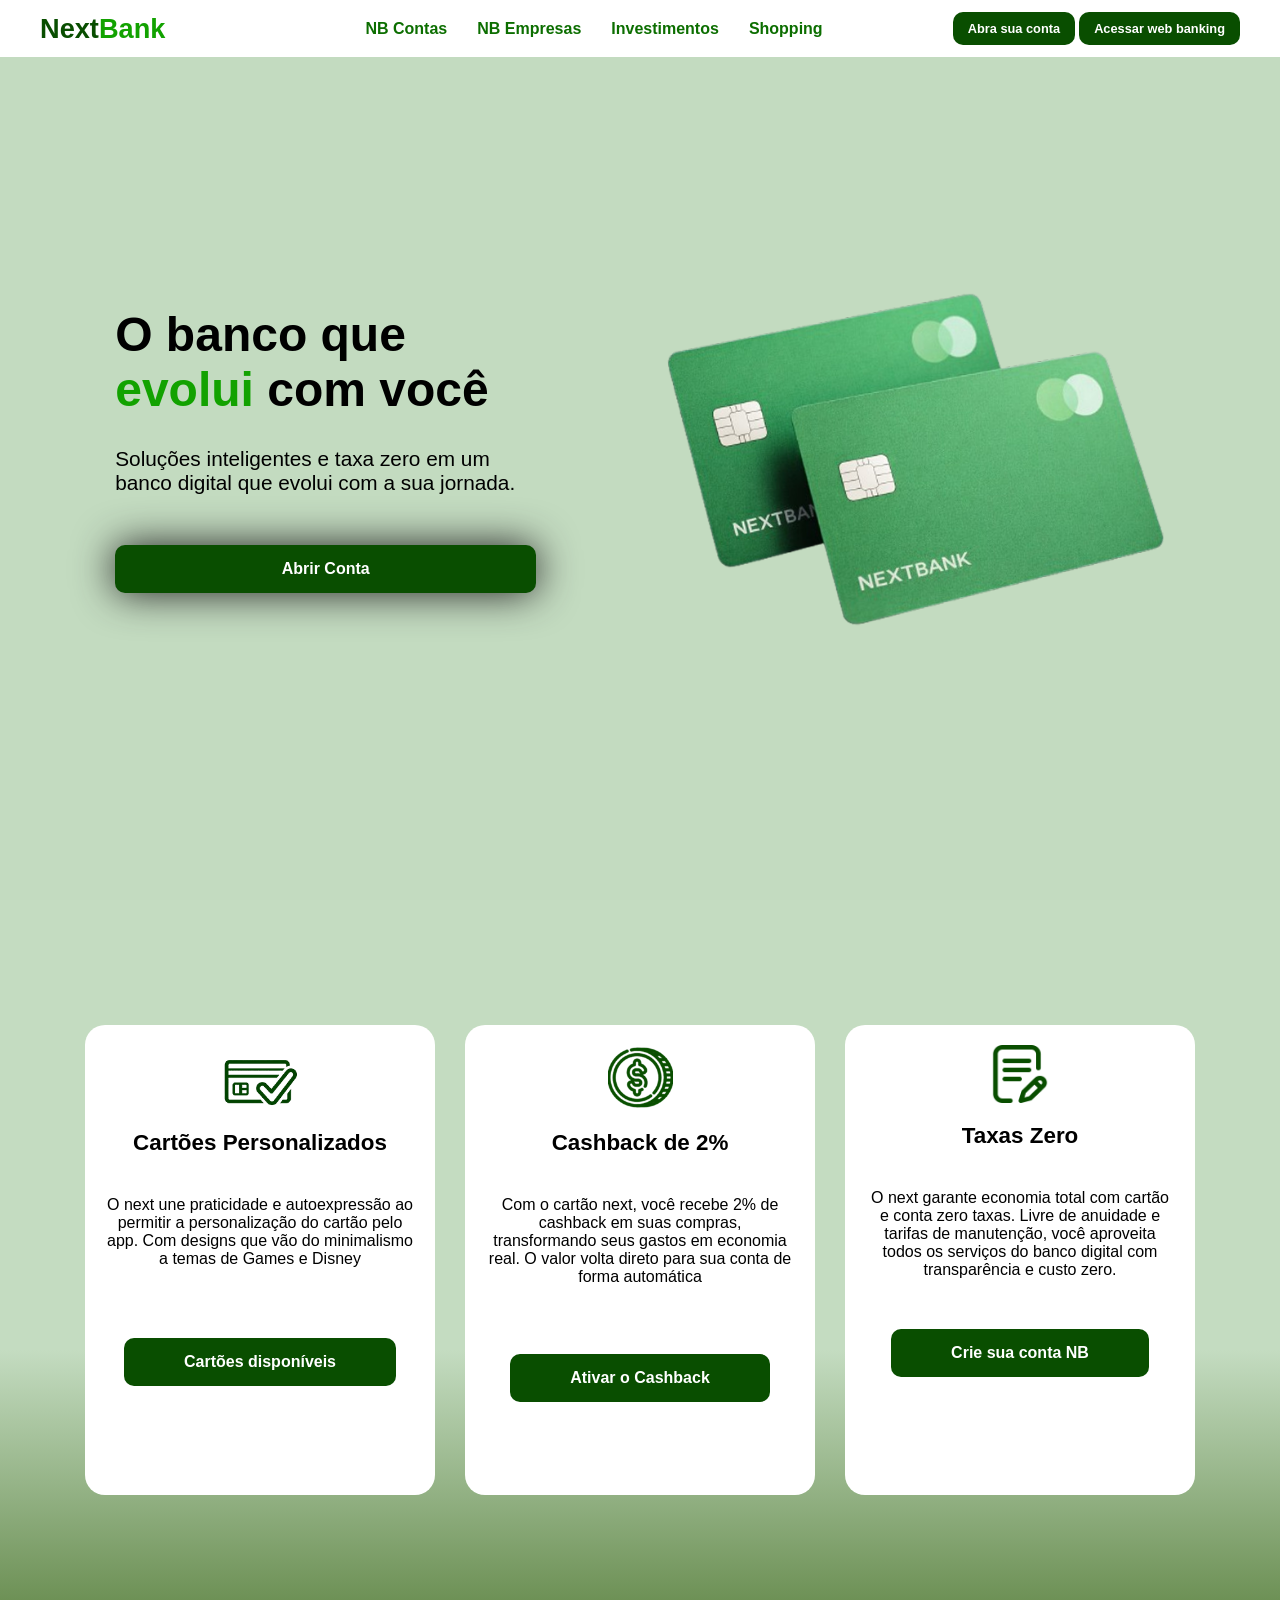
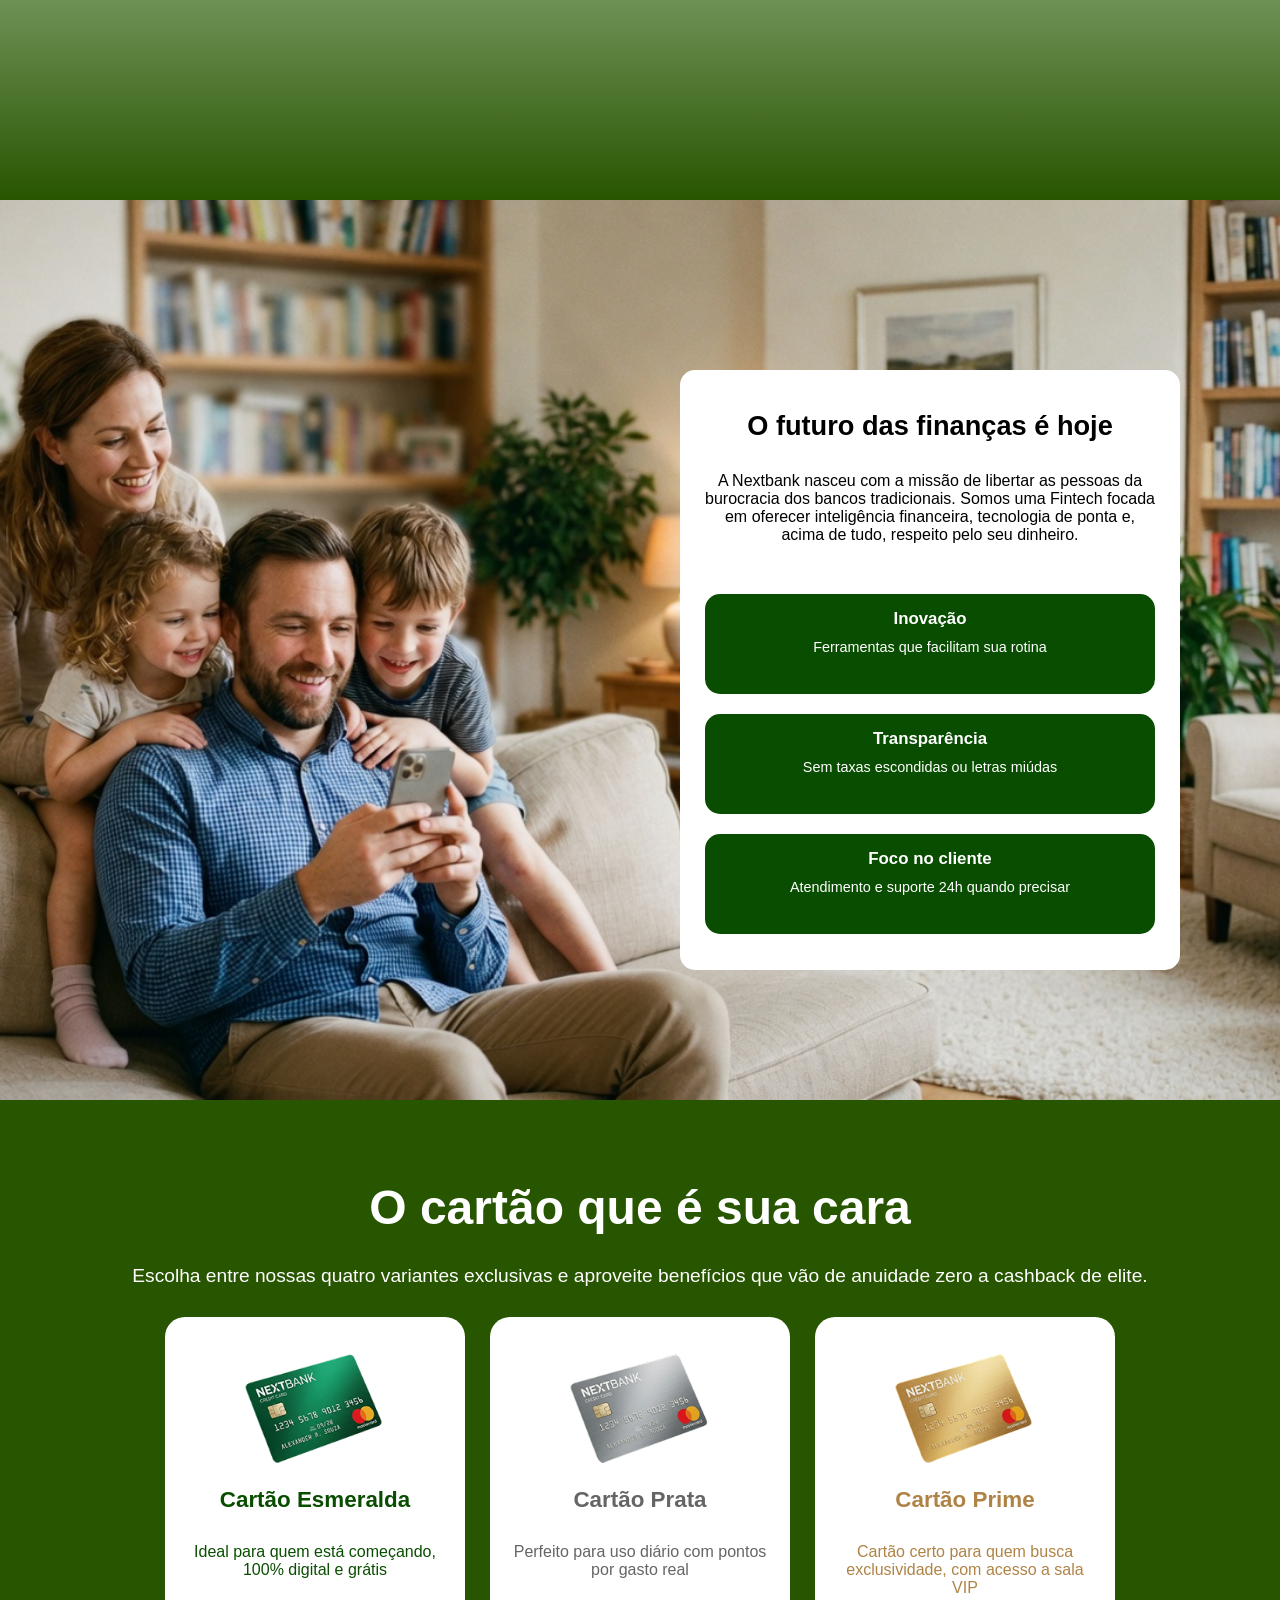
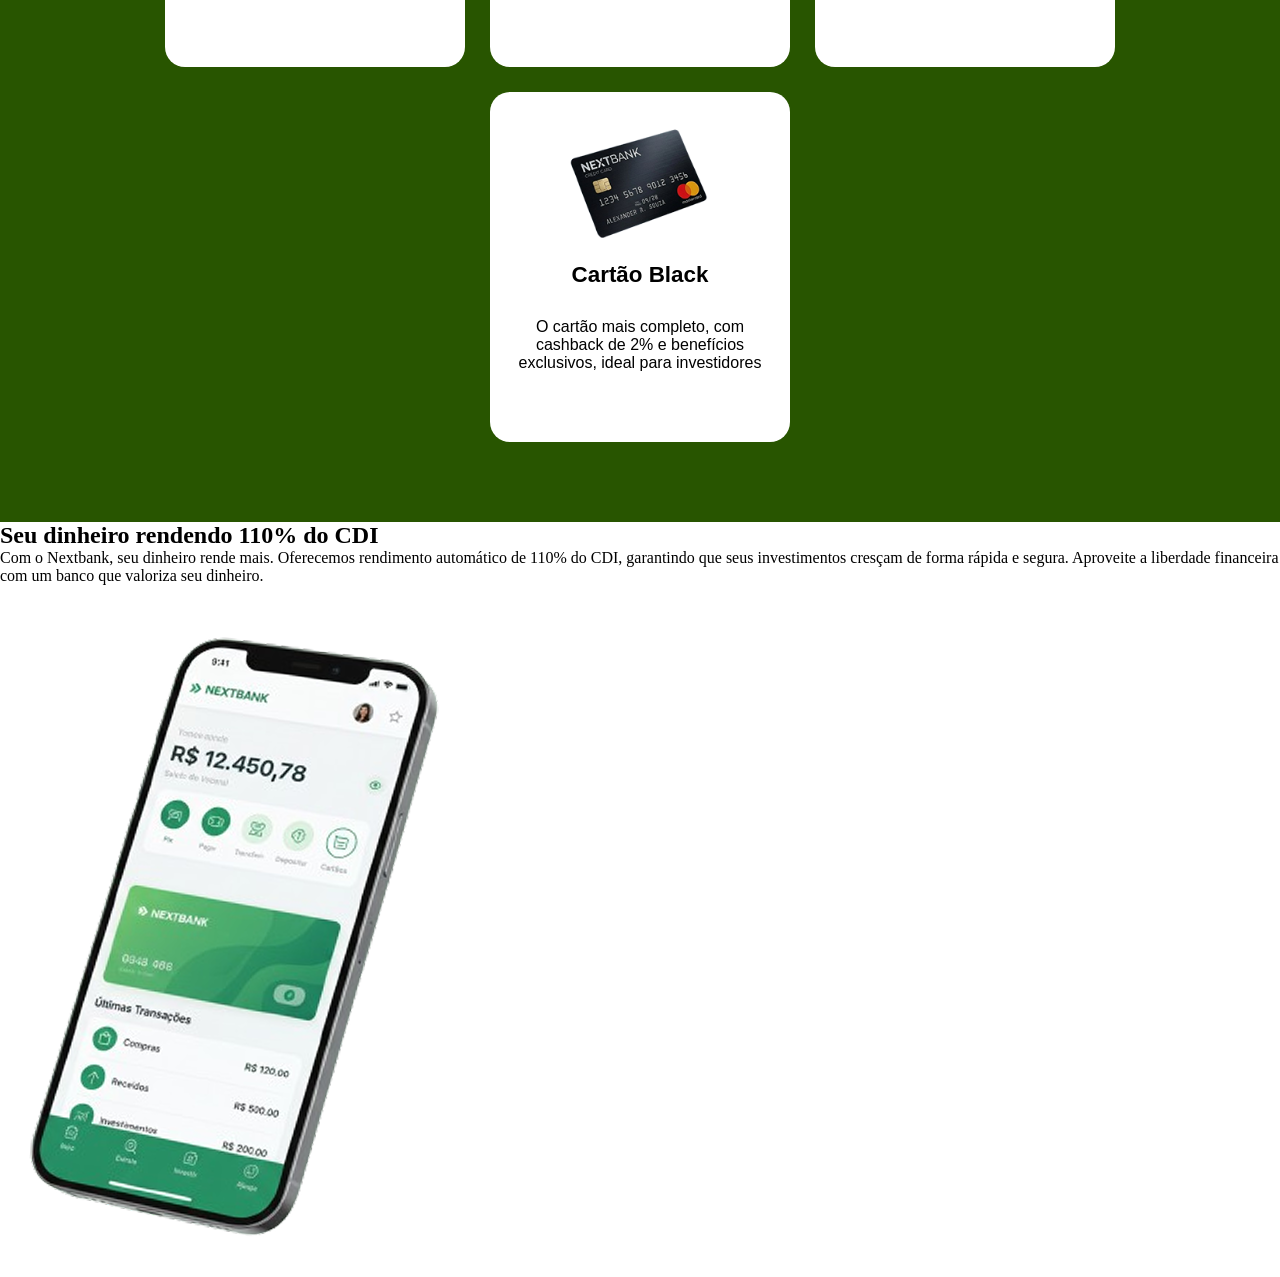
==== commit 680f3756: "html da seção de rendimento feito" ====
--- a/index.html
+++ b/index.html
@@ -181,5 +181,22 @@
         </div>
 
     </section>
+
+    <section id="rendimento">
+      <div class="content-rendimento">
+        <h2 class="tittle-rendimento">
+          Seu dinheiro rendendo 110% do CDI
+        </h2>
+        <p class="paragraph-rendimento">
+          Com o Nextbank, seu dinheiro rende mais. Oferecemos rendimento automático de 110% do CDI, garantindo que seus
+          investimentos cresçam de forma rápida e segura. Aproveite a liberdade financeira com um banco que valoriza seu dinheiro.
+        </p>
+      </div>
+
+      <div class="img-rendimento">
+        <img class="img-telefone" src="assets/img/img-telefone.png" alt="imagem do telefone com o app do nextbank">
+      </div>
+
+    </section>
   </body>
 </html>
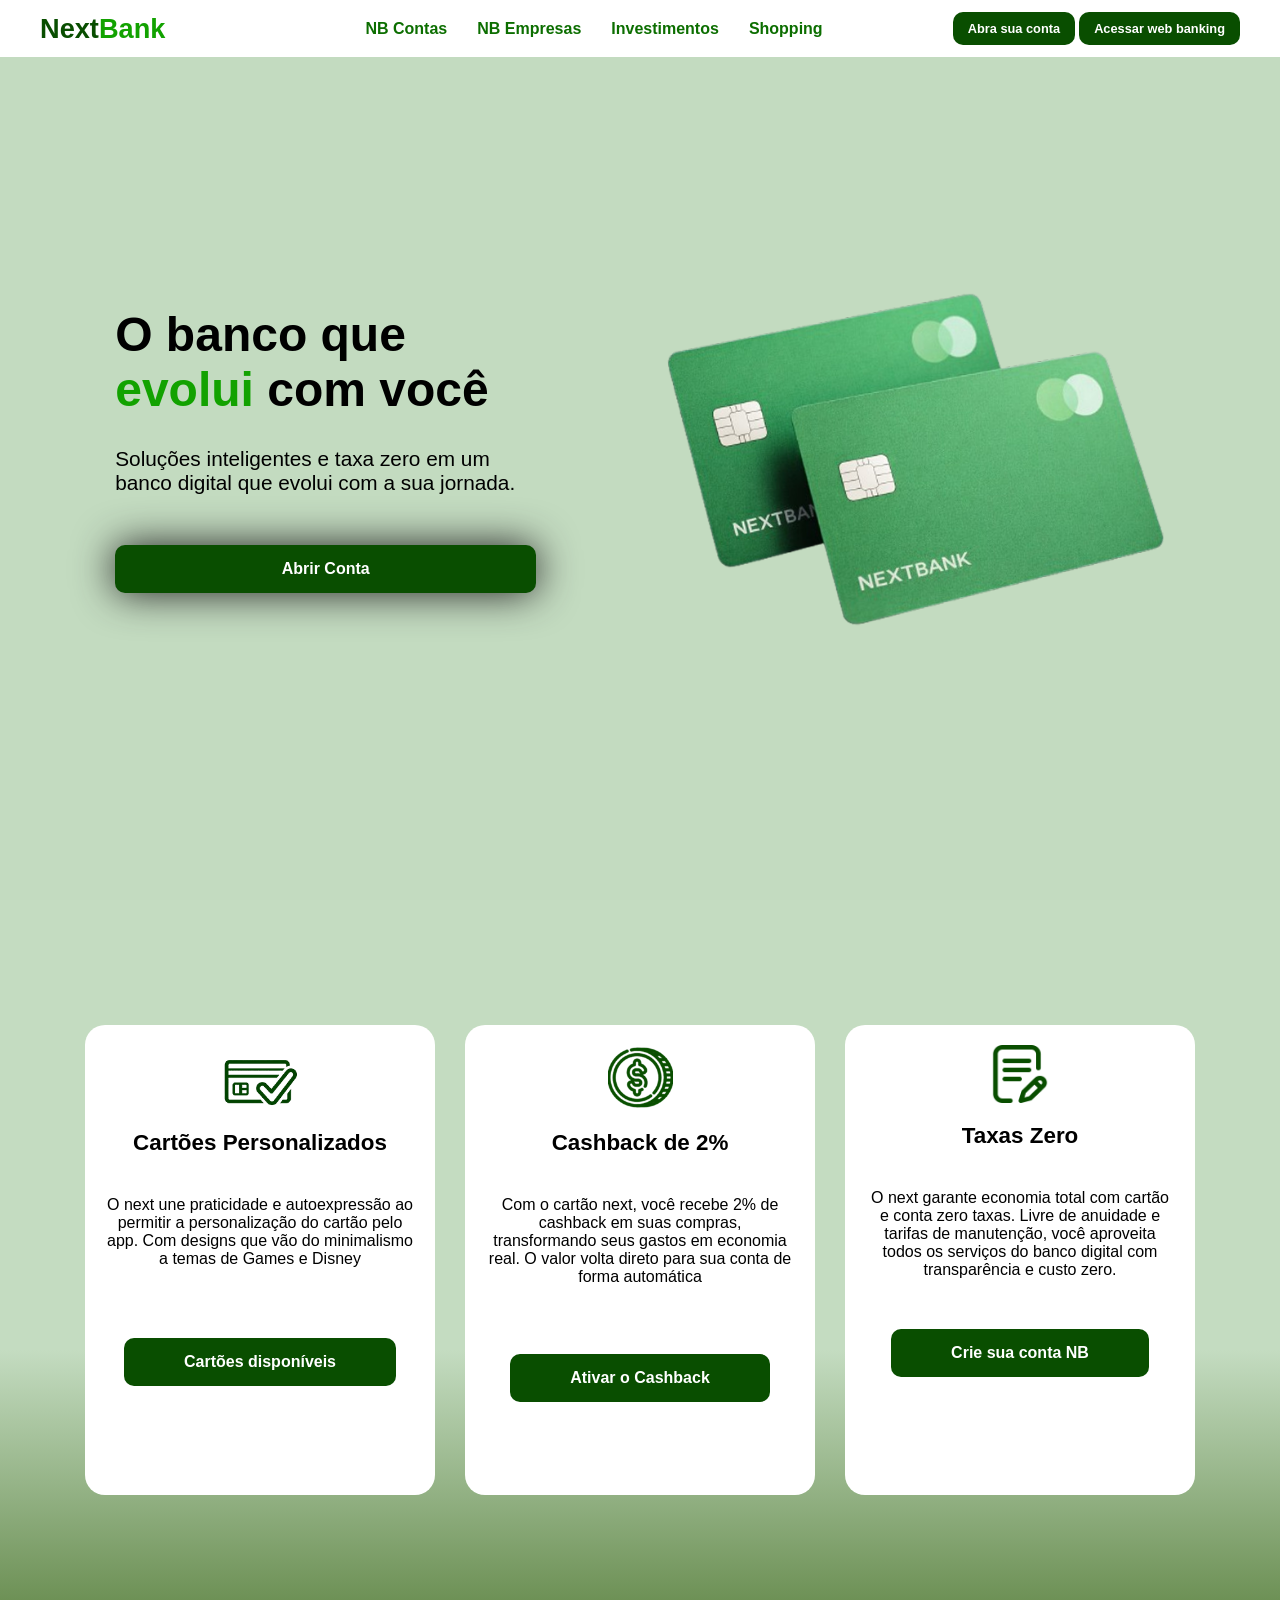
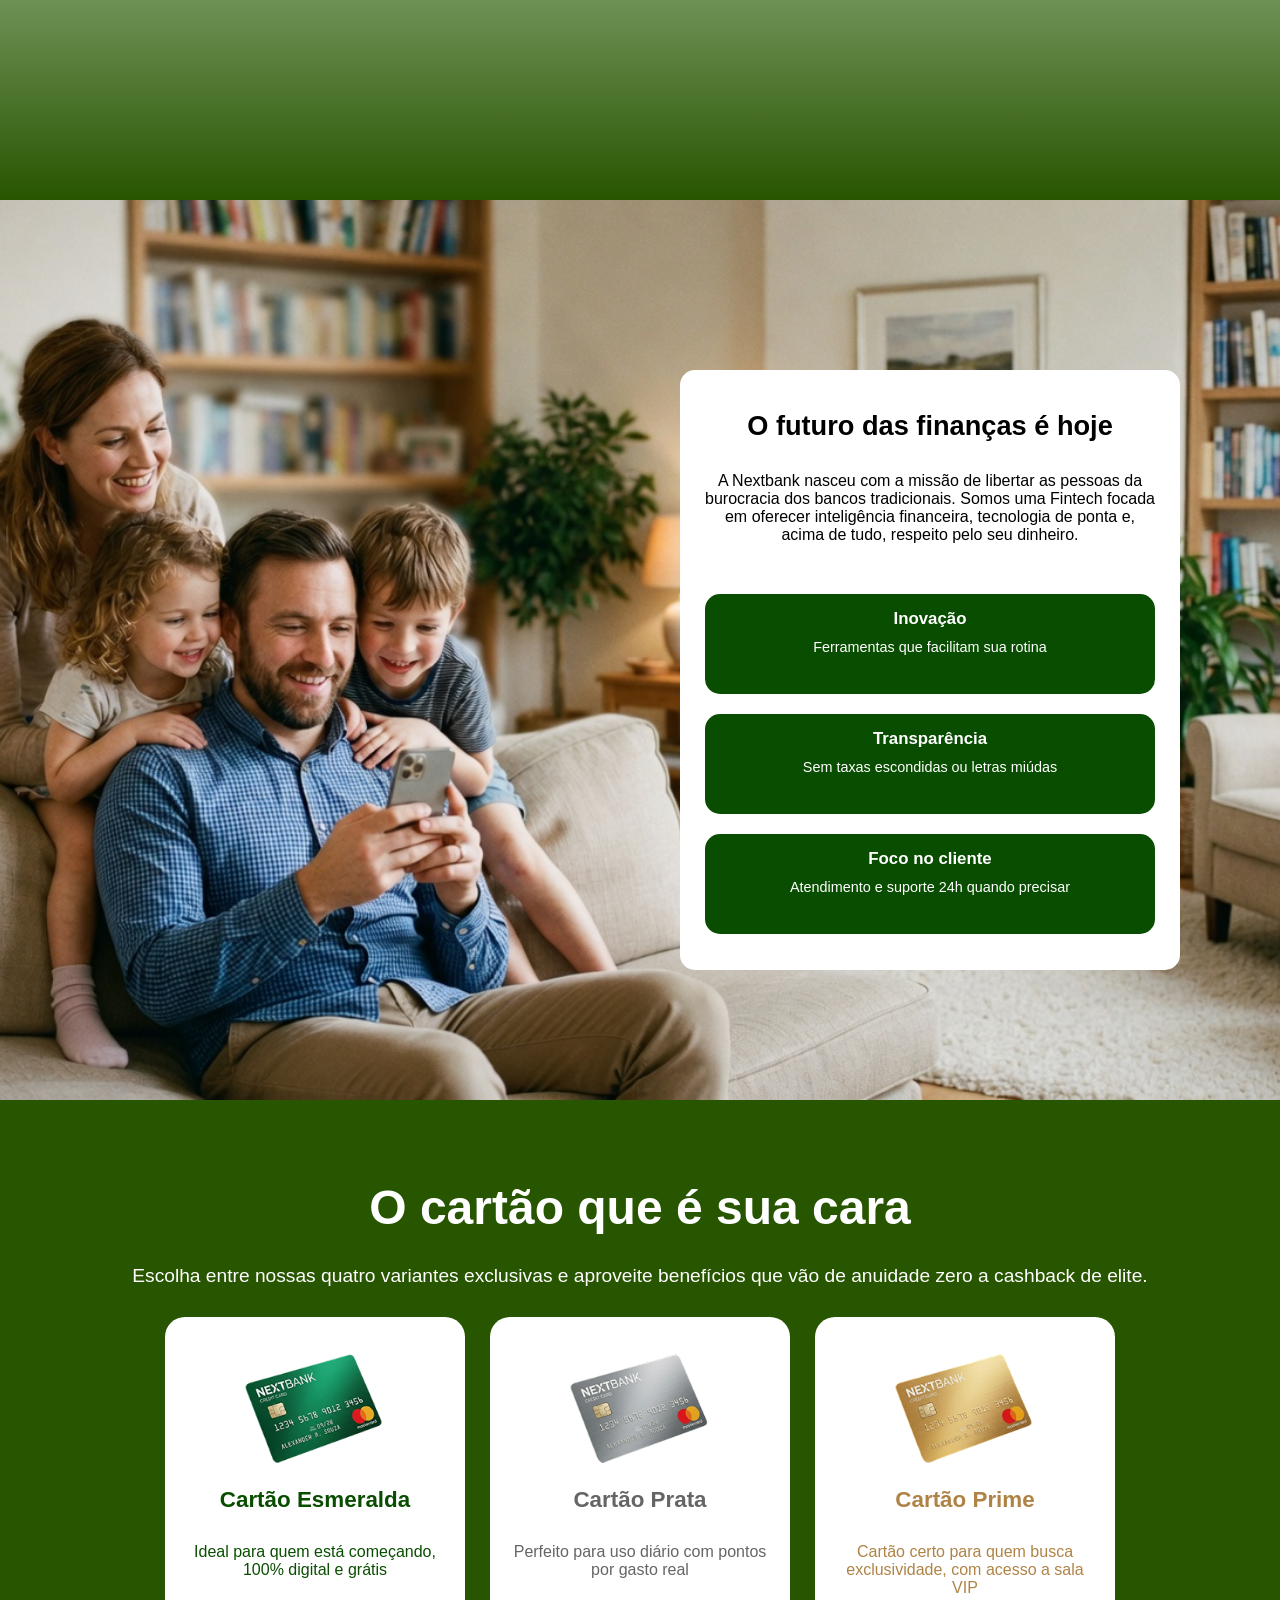
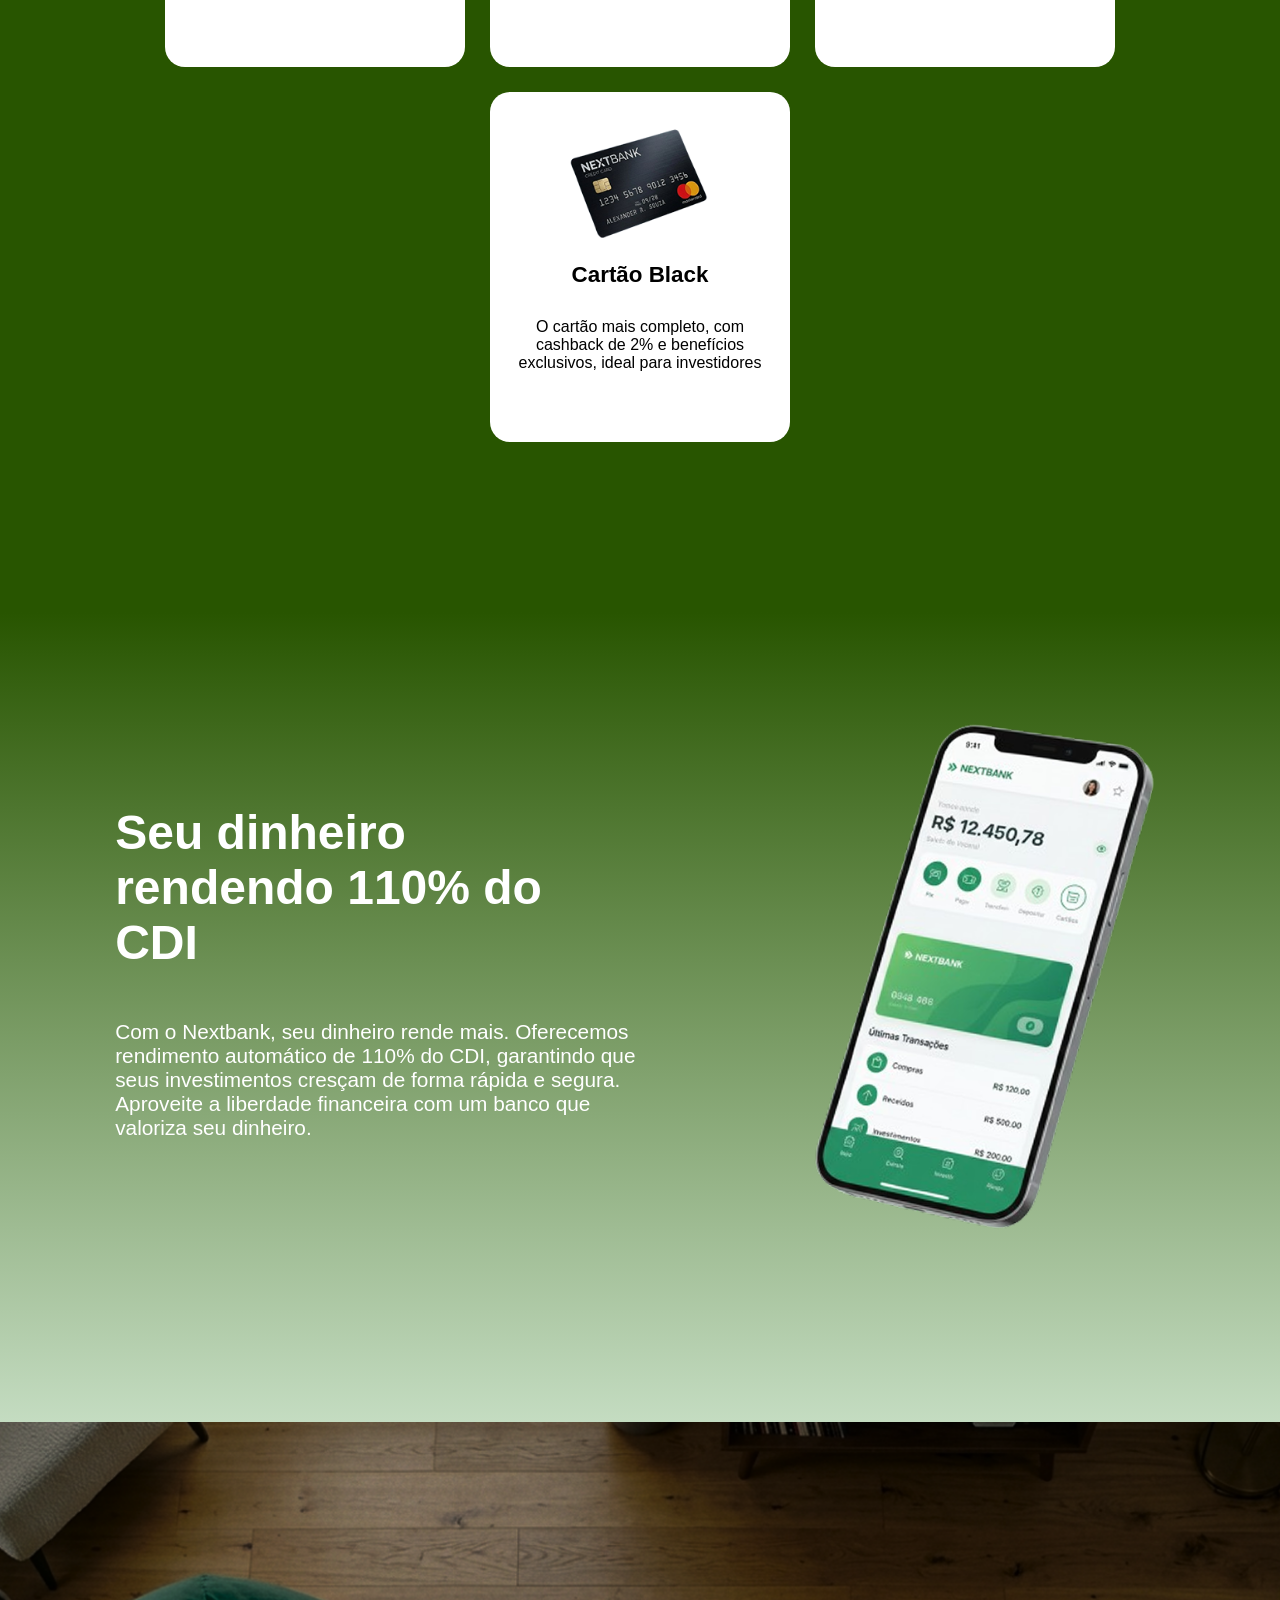
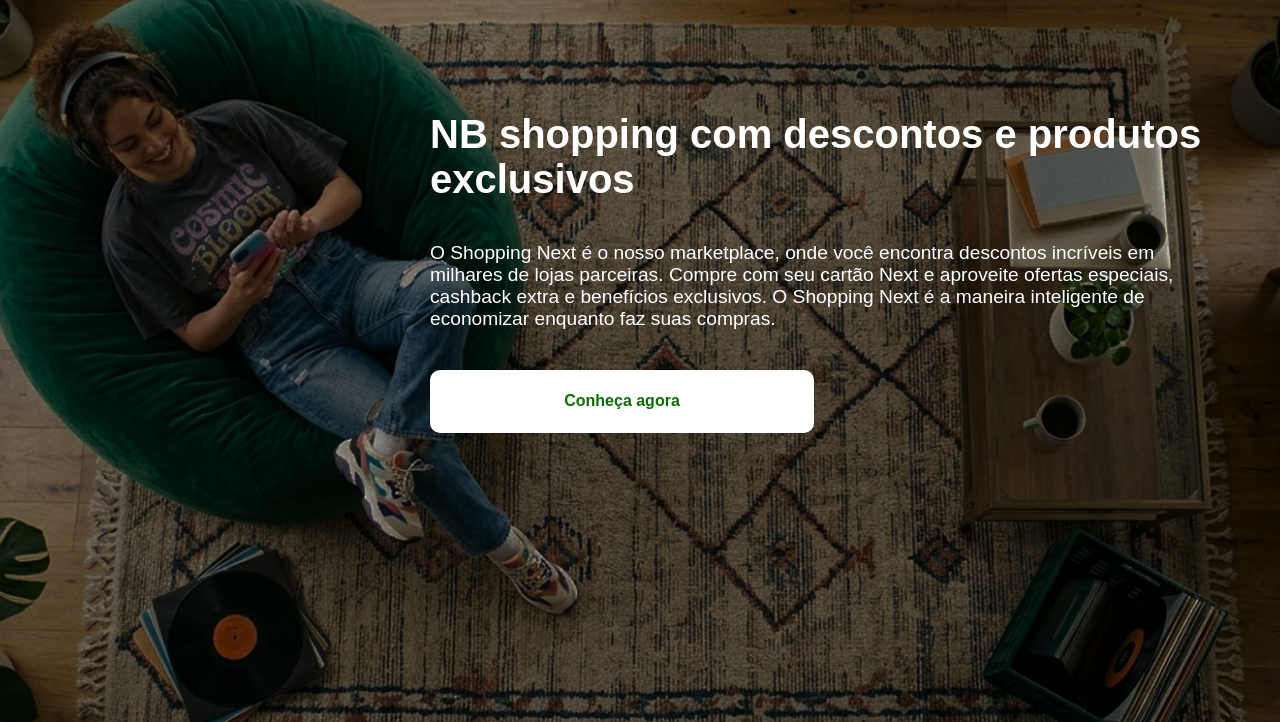
==== commit e00856d5: "html da seção de nb shopping feito" ====
--- a/index.html
+++ b/index.html
@@ -198,5 +198,25 @@
       </div>
 
     </section>
+
+    <section id="shopping-next">
+      <div class="content-shopping">
+        <h2 class="tittle-shopping">
+          NB shopping com descontos e produtos exclusivos
+        </h2>
+        <p class="paragraph-shopping">
+          O Shopping Next é o nosso marketplace, onde você encontra descontos incríveis em milhares
+          de lojas parceiras. Compre com seu cartão Next e aproveite ofertas especiais, cashback extra e benefícios exclusivos.
+          O Shopping Next é a maneira inteligente de economizar enquanto faz suas compras.
+        </p>
+        <button class="btn-shopping-next">
+          Conheça agora
+        </button>
+      </div>
+    </section>
+
+
+
+    </footer>
   </body>
 </html>
--- a/assets/styles/landingpage.css
+++ b/assets/styles/landingpage.css
@@ -143,9 +143,26 @@
 }
 
 @media screen and (max-width: 500px) {
+
+  #menu {
+    padding: 0;
+    padding: 0;
+    padding: 5px 20px;
+  }
+
+  .logo-header {
+    font-size: 1.2rem;
+  }
+
   .mobile_menu {
     width: 100vw;
     justify-content: center;
+  }
+
+  .btn_menu_mobile img {
+    width: 30px;
+    height: 30px;
+    margin-top: 4px;
   }
 }
 
@@ -248,7 +265,7 @@
     display: flex;
     gap: 30px;
     padding: 0;
-    padding: 0px 30px 100px 30px;
+    padding: 0px 30px 50px 30px;
     height: 90vh;
   }
 
@@ -724,4 +741,189 @@
     flex-wrap: wrap;
     justify-content: center;
   }
+}
+
+/* --------------estilização da seção rendimento---------------- */
+
+#rendimento {
+  width: 100vw;
+  height: 100vh;
+  background: linear-gradient(to bottom, #285500 10%, #C4DCC1);
+  display: flex;
+  align-items: center;
+  justify-content: space-between;
+  padding: 0px 100px 0px 9vw;
+}
+
+.content-rendimento {
+  display: flex;
+  flex-direction: column;
+  gap: 50px;
+}
+
+.tittle-rendimento {
+  width: 521px;
+  font-family: "Inter", sans-serif;
+  font-size: 3rem;
+  font-weight: 700;
+  color: #fff;
+}
+
+.paragraph-rendimento {
+  width: 521px;
+  font-family: "Inter", sans-serif;
+  font-size: 1.3rem;
+  font-weight: 400;
+  color: #fff;
+}
+
+.img-telefone {
+  width: 390px;
+  height: 580px;
+}
+
+@media screen and (max-width: 1130px) {
+  #rendimento {
+    flex-direction: column-reverse;
+    padding: 80px 30px;
+    height: auto;
+  }
+
+  .content-rendimento {
+    gap: 30px;
+    text-align: center;
+    align-items: center;
+  }
+
+  .tittle-rendimento {
+    width: 100%;
+    font-size: 2.5rem;
+    color: #000;
+  }
+
+  .paragraph-rendimento {
+    width: 100%;
+    font-size: 1rem;
+    color: #000;
+  }
+
+  .img-telefone {
+    width: 300px;
+    height: 450px;
+    margin-bottom: 40px;
+  }
+}
+
+@media screen and (max-width: 500px) {
+  #rendimento {
+    flex-direction: column-reverse;
+    padding: 80px 30px;
+    height: auto;
+  }
+
+  .content-rendimento {
+    gap: 30px;
+    text-align: center;
+    align-items: center;
+  }
+
+  .tittle-rendimento {
+    width: 100%;
+    font-size: 2rem;
+  }
+
+  .img-telefone {
+    width: 250px;
+    height: 350px;
+  }
+}
+
+/* --------------estilização da seção de shopping---------------- */
+
+#shopping-next {
+  display: flex;
+  flex-direction: column;
+  align-items: end;
+  justify-content: center;
+  width: 100vw;
+  height: 100vh;
+  background: url(../img/img-nbshopping.png);
+  background-size: cover;
+  background-position: center;
+  padding: 0px 50px 0px 0px;
+}
+
+.content-shopping {
+  width: 800px;
+  height: 400px;
+  display: flex;
+  flex-direction: column;
+  justify-content: center;
+  gap: 40px;
+}
+
+.tittle-shopping {
+  font-family: "Inter", sans-serif;
+  font-size: 2.5rem;
+  font-weight: 800;
+  color: #fff;
+}
+
+.paragraph-shopping {
+  font-family: "Inter", sans-serif;
+  font-size: 1.2rem;
+  font-weight: 400;
+  color: #fff;
+}
+
+.btn-shopping-next {
+  width: 30vw;
+  height: 7vh;
+  border: none;
+  border-radius: 10px;
+  background-color: #fff;
+  color: #0c6e00;
+  font-family: "Poppins", sans-serif;
+  font-size: 1rem;
+  font-weight: 600;
+  cursor: pointer;
+  transition: 0.3s ease;
+}
+
+.btn-shopping-next:hover {
+  background-color: #0c6e00;
+  color: #fff;
+}
+
+@media screen and (max-width: 1130px) {
+  #shopping-next {
+    align-items: center;
+    padding: 0;
+    padding: 80px 30px;
+    height: auto;
+  }
+
+  .content-shopping {
+    width: 100%;
+    height: auto;
+    gap: 20px;
+    text-align: center;
+    align-items: center;
+  }
+
+  .tittle-shopping {
+    font-size: 2rem;
+  }
+
+  .paragraph-shopping {
+    font-size: 1rem;
+  }
+
+  .btn-shopping-next {
+    width: 50vw;
+    height: auto;
+    padding: 15px;
+    font-size: 0.9rem;
+    font-weight: 600;
+  }
 }
